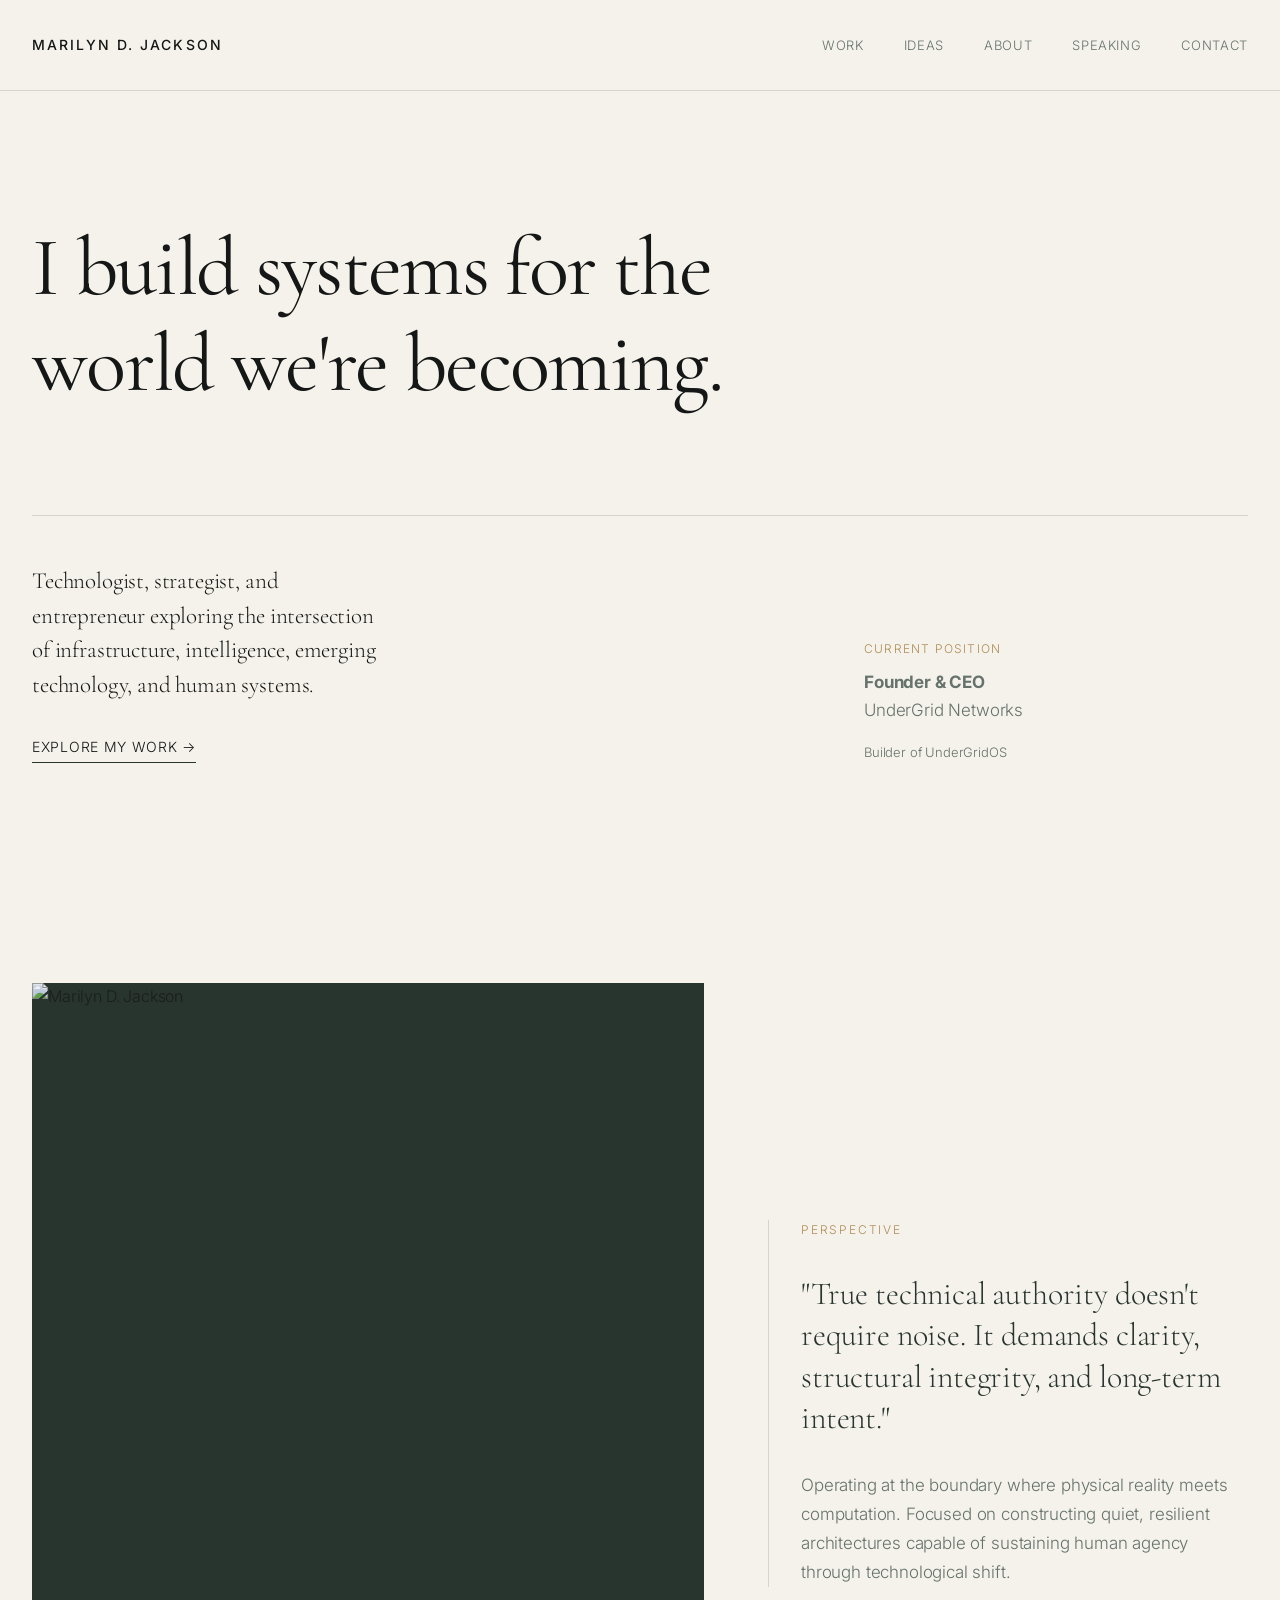
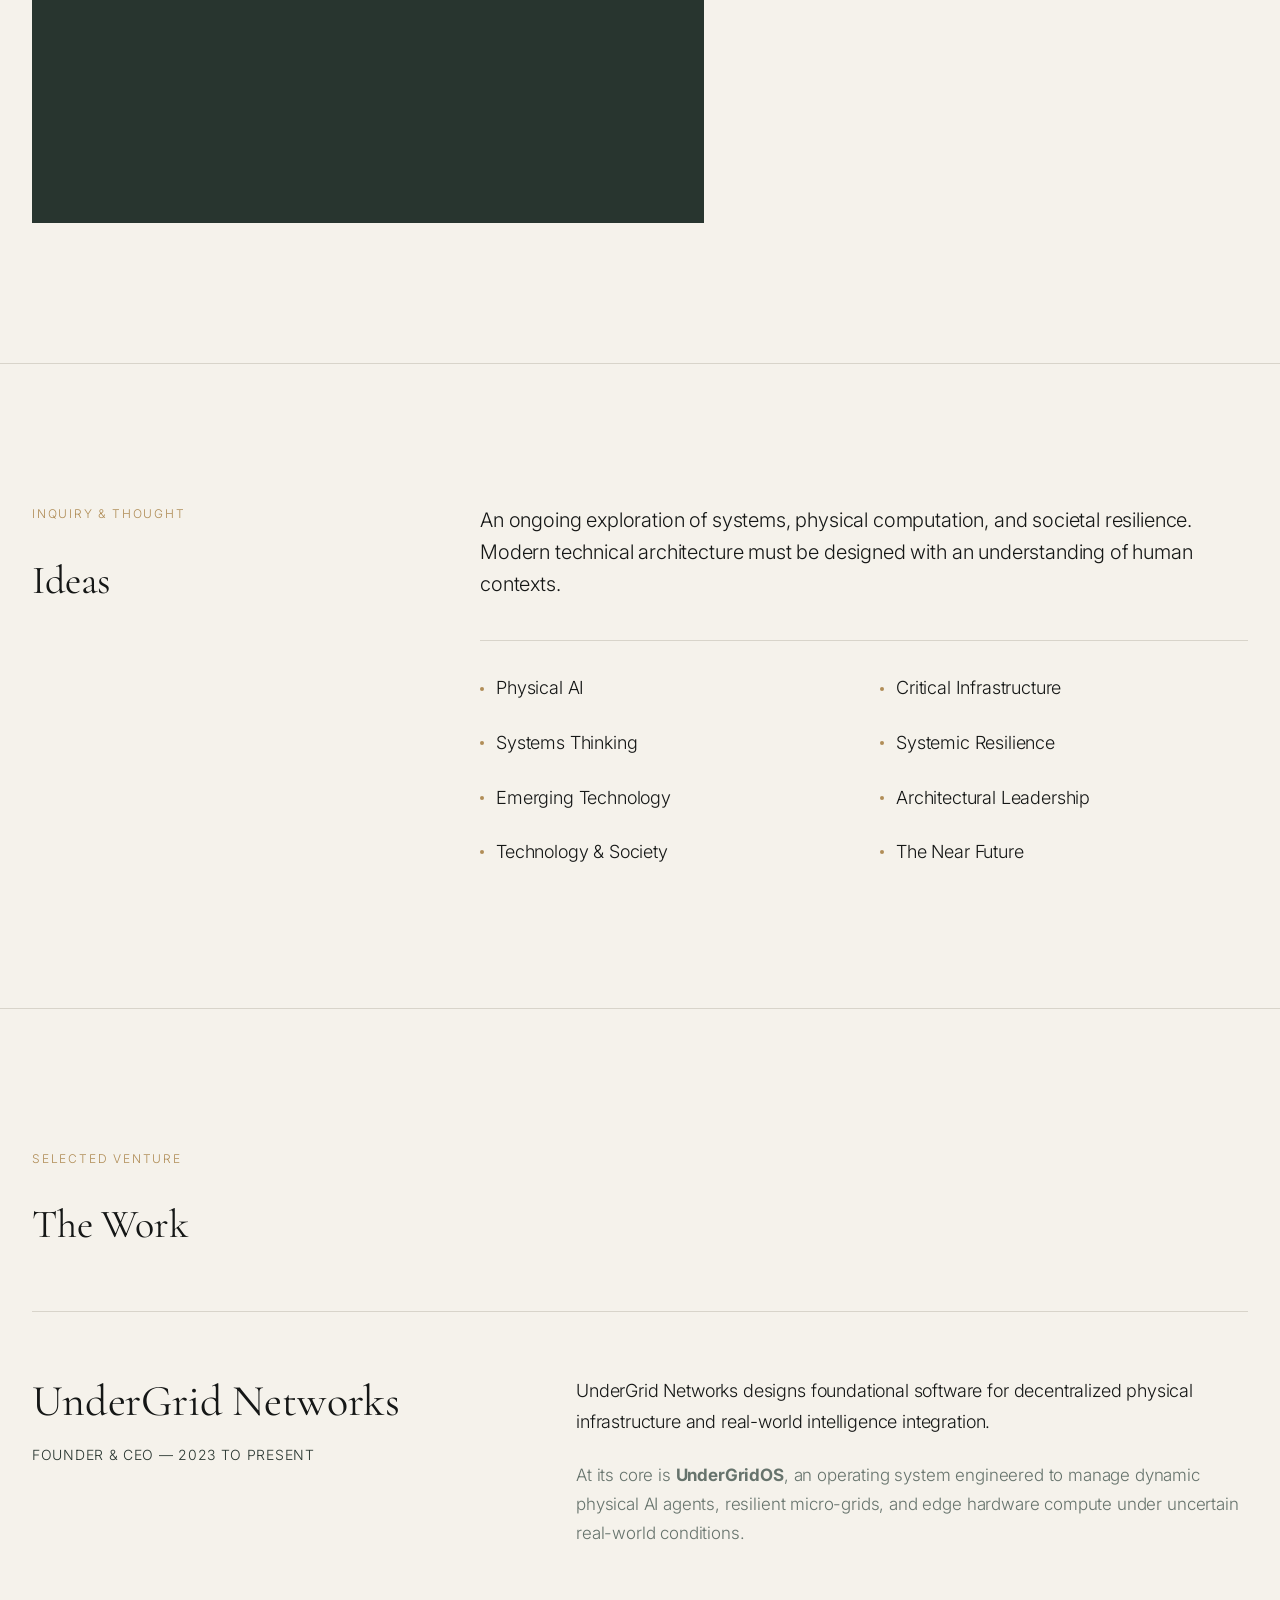
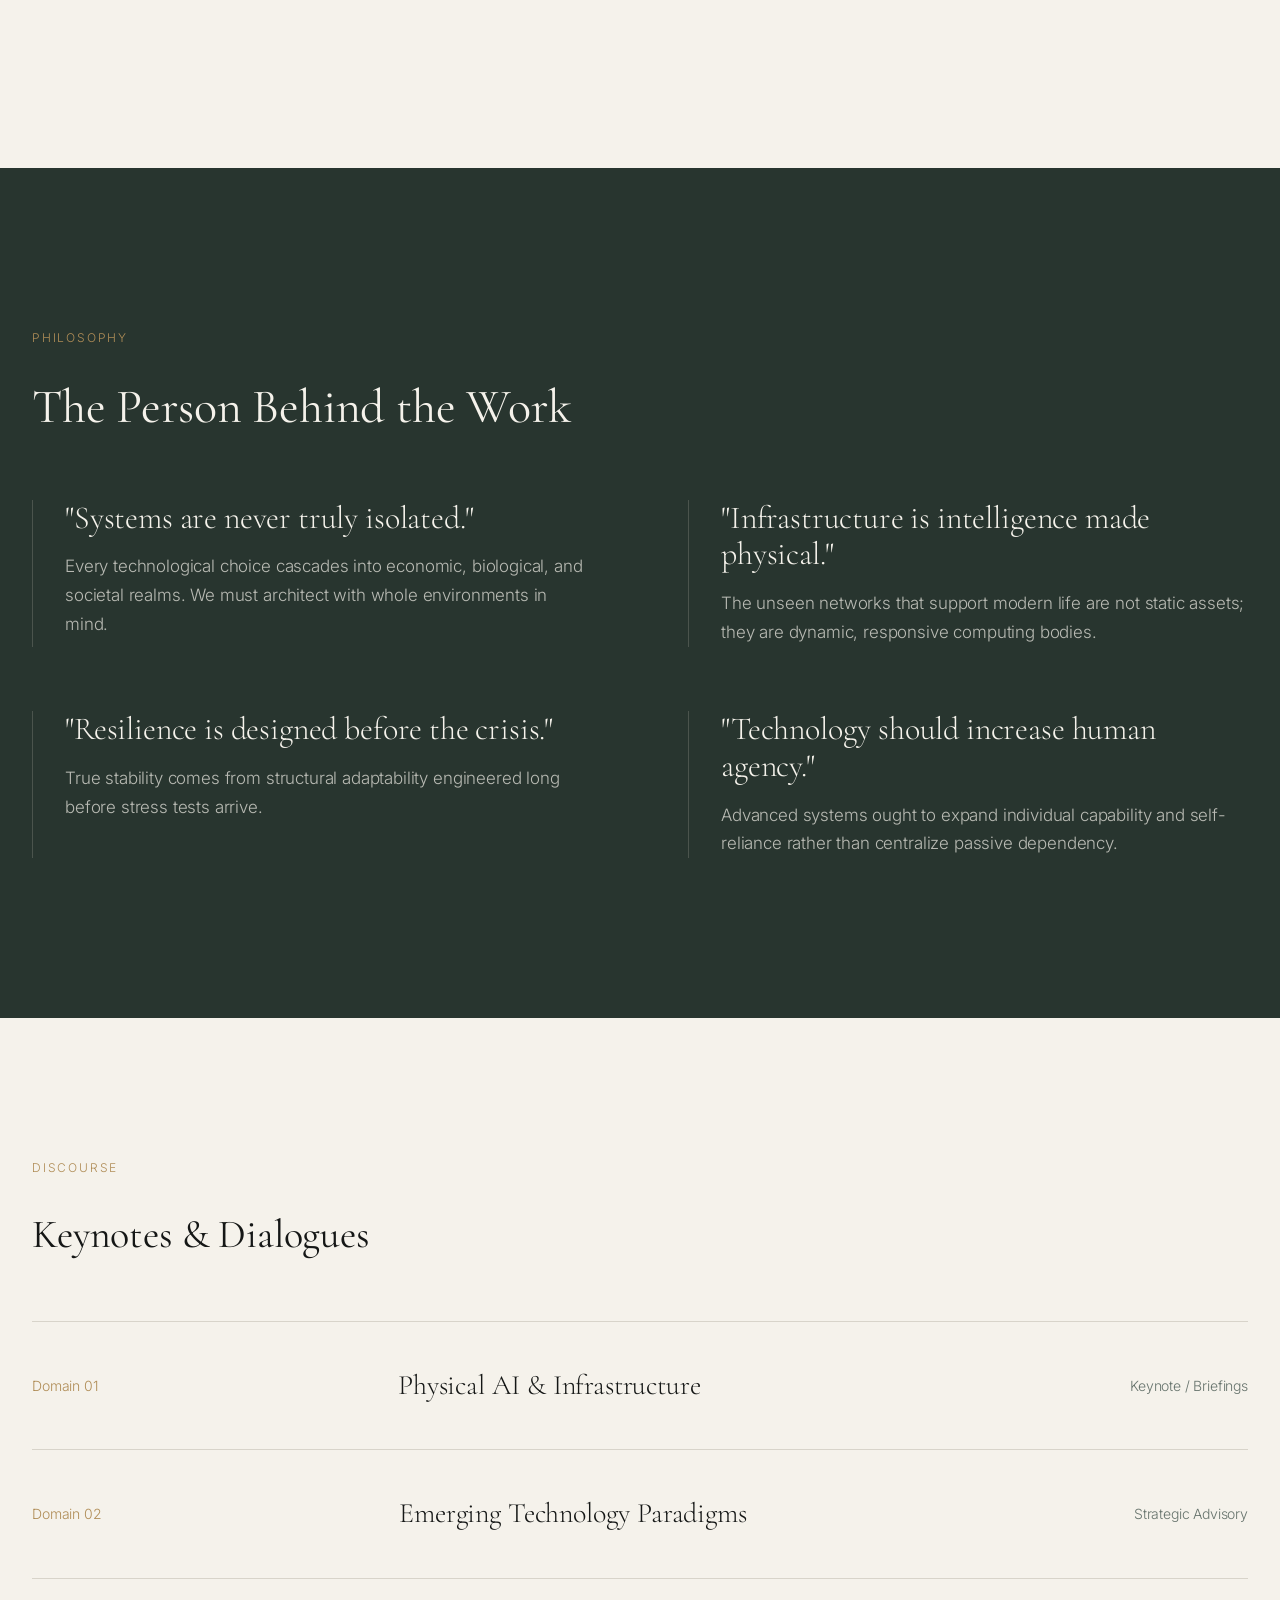
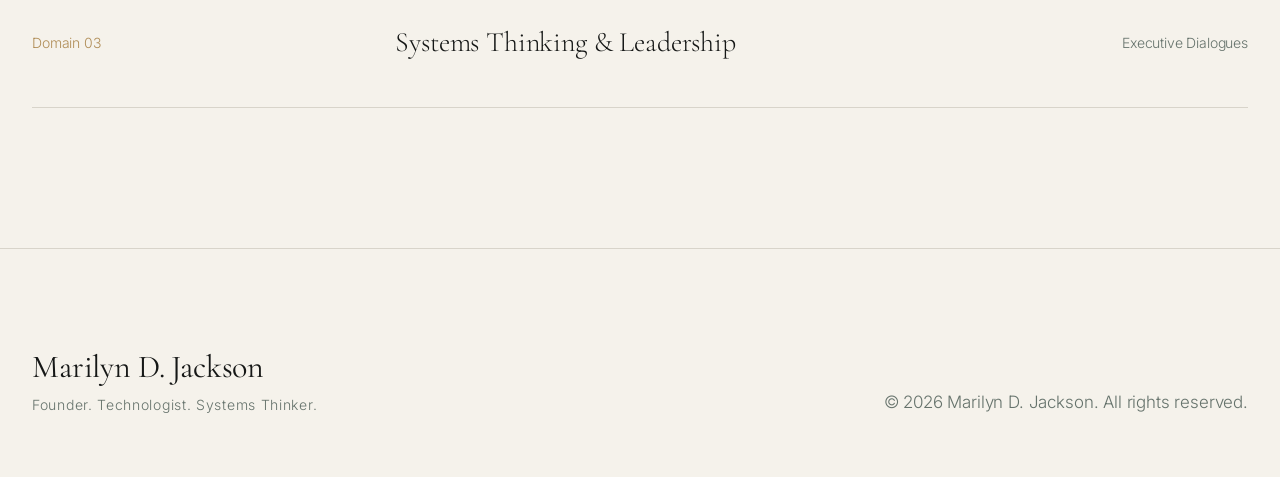
==== index.html @ 7606e398 "Create index.html" ====
<!DOCTYPE html>
<html lang="en">
<head>
    <meta charset="UTF-8">
    <meta name="viewport" content="width=device-width, initial-scale=1.0">
    <title>Marilyn D. Jackson — Technologist, Strategist, Systems Thinker</title>
    <link rel="preconnect" href="https://fonts.googleapis.com">
    <link rel="preconnect" href="https://fonts.gstatic.com" crossorigin>
    <link href="https://fonts.googleapis.com/css2?family=Cormorant+Garamond:ital,wght@0,300;0,400;0,500;0,600;1,400&family=Inter:wght@300;400;500&display=swap" rel="stylesheet">
    
    <style>
        :root {
            --bg-primary: #F5F2EB;
            --text-primary: #151716;
            --accent-forest: #28352F;
            --text-secondary: #66736C;
            --accent-brass: #B08D57;
            --border-stone: #D8D4CA;
            
            --font-serif: 'Cormorant Garamond', Georgia, serif;
            --font-sans: 'Inter', -apple-system, BlinkMacSystemFont, sans-serif;
            
            --max-width: 1320px;
            --grid-gutter: 2rem;
        }

        /* Base & Reset */
        *, *::before, *::after {
            box-sizing: border-box;
            margin: 0;
            padding: 0;
        }

        html {
            font-size: 16px;
            scroll-behavior: smooth;
            background-color: var(--bg-primary);
            color: var(--text-primary);
            -webkit-font-smoothing: antialiased;
            -moz-osx-font-smoothing: grayscale;
        }

        body {
            font-family: var(--font-sans);
            font-weight: 300;
            line-height: 1.7;
            letter-spacing: -0.01em;
            overflow-x: hidden;
            background-color: var(--bg-primary);
        }

        /* Architectural Grid Overlay Lines */
        .grid-container {
            max-width: var(--max-width);
            margin: 0 auto;
            padding: 0 2rem;
            position: relative;
        }

        .border-t { border-top: 1px solid var(--border-stone); }
        .border-b { border-bottom: 1px solid var(--border-stone); }
        .border-l { border-left: 1px solid var(--border-stone); }
        .border-r { border-right: 1px solid var(--border-stone); }

        /* Typography Utilities */
        h1, h2, h3, .font-serif {
            font-family: var(--font-serif);
            font-weight: 400;
            line-height: 1.15;
            color: var(--text-primary);
        }

        a {
            color: inherit;
            text-decoration: none;
            transition: color 0.3s ease, border-color 0.3s ease;
        }

        p {
            color: var(--text-secondary);
            font-size: 1.0625rem;
        }

        /* Navigation */
        nav {
            position: fixed;
            top: 0;
            left: 0;
            width: 100%;
            background-color: rgba(245, 242, 235, 0.9);
            backdrop-filter: blur(8px);
            z-index: 100;
            border-bottom: 1px solid var(--border-stone);
        }

        .nav-inner {
            display: flex;
            justify-content: space-between;
            align-items: center;
            height: 90px;
        }

        .logo {
            font-family: var(--font-sans);
            font-size: 0.875rem;
            font-weight: 500;
            letter-spacing: 0.15em;
            text-transform: uppercase;
            color: var(--text-primary);
        }

        .nav-links {
            display: flex;
            gap: 2.5rem;
            list-style: none;
        }

        .nav-links a {
            font-size: 0.8125rem;
            letter-spacing: 0.05em;
            color: var(--text-secondary);
            text-transform: uppercase;
        }

        .nav-links a:hover {
            color: var(--text-primary);
        }

        /* Hero Section */
        .hero {
            padding-top: 220px;
            padding-bottom: 140px;
            position: relative;
        }

        .hero-grid {
            display: grid;
            grid-template-columns: 12fr;
            gap: 3rem;
        }

        .hero h1 {
            font-size: clamp(3.2rem, 6.5vw, 6rem);
            letter-spacing: -0.02em;
            max-width: 18ch;
            color: var(--text-primary);
            margin-bottom: 3.5rem;
        }

        .hero-meta {
            display: grid;
            grid-template-columns: 2fr 1fr;
            gap: 4rem;
            align-items: end;
            padding-top: 3rem;
            border-top: 1px solid var(--border-stone);
        }

        .hero-description {
            font-size: clamp(1.125rem, 1.8vw, 1.5rem);
            line-height: 1.5;
            color: var(--text-primary);
            font-family: var(--font-serif);
            font-weight: 300;
            max-width: 32ch;
        }

        .hero-credentials {
            font-size: 0.875rem;
            color: var(--text-secondary);
            display: flex;
            flex-direction: column;
            gap: 0.5rem;
        }

        .hero-credentials span {
            color: var(--accent-brass);
            font-size: 0.75rem;
            letter-spacing: 0.1em;
            text-transform: uppercase;
        }

        .cta-link {
            display: inline-flex;
            align-items: center;
            gap: 1rem;
            font-size: 0.875rem;
            letter-spacing: 0.05em;
            text-transform: uppercase;
            color: var(--text-primary);
            margin-top: 2rem;
            padding-bottom: 0.25rem;
            border-bottom: 1px solid var(--accent-forest);
            width: fit-content;
        }

        .cta-link:hover {
            color: var(--accent-brass);
            border-color: var(--accent-brass);
        }

        /* Portrait / Editorial Section */
        .portrait-section {
            padding: 80px 0 140px 0;
        }

        .portrait-container {
            display: grid;
            grid-template-columns: 7fr 5fr;
            gap: 4rem;
            align-items: center;
        }

        .portrait-image-wrapper {
            position: relative;
            background-color: var(--accent-forest);
            aspect-ratio: 4/5;
            overflow: hidden;
        }

        .portrait-image {
            width: 100%;
            height: 100%;
            object-fit: cover;
            filter: grayscale(20%) contrast(95%);
            opacity: 0.95;
        }

        .portrait-caption {
            padding-left: 2rem;
            border-left: 1px solid var(--border-stone);
        }

        .portrait-caption blockquote {
            font-family: var(--font-serif);
            font-size: 2rem;
            line-height: 1.3;
            color: var(--accent-forest);
            margin-bottom: 2rem;
        }

        /* Ideas Section */
        .section-label {
            font-size: 0.75rem;
            letter-spacing: 0.15em;
            text-transform: uppercase;
            color: var(--accent-brass);
            margin-bottom: 2rem;
            display: block;
        }

        .ideas-section {
            padding: 140px 0;
            border-top: 1px solid var(--border-stone);
        }

        .ideas-grid {
            display: grid;
            grid-template-columns: 4fr 8fr;
            gap: 4rem;
        }

        .topic-list {
            list-style: none;
            display: grid;
            grid-template-columns: 1fr 1fr;
            gap: 1.5rem 2rem;
            padding-top: 2rem;
            border-top: 1px solid var(--border-stone);
        }

        .topic-item {
            font-size: 1.125rem;
            color: var(--text-primary);
            display: flex;
            align-items: center;
            gap: 0.75rem;
        }

        .topic-item::before {
            content: "";
            display: inline-block;
            width: 4px;
            height: 4px;
            background-color: var(--accent-brass);
            border-radius: 50%;
        }

        /* Work Section */
        .work-section {
            padding: 140px 0;
            border-top: 1px solid var(--border-stone);
        }

        .work-block {
            display: grid;
            grid-template-columns: 5fr 7fr;
            gap: 4rem;
            margin-top: 4rem;
            padding-top: 4rem;
            border-top: 1px solid var(--border-stone);
        }

        .work-title {
            font-size: 2.75rem;
            margin-bottom: 1rem;
        }

        .work-role {
            font-size: 0.875rem;
            letter-spacing: 0.05em;
            text-transform: uppercase;
            color: var(--accent-forest);
            margin-bottom: 2rem;
        }

        /* Systems / Philosophical Quotes (Vanity Section) */
        .person-section {
            padding: 160px 0;
            background-color: var(--accent-forest);
            color: var(--bg-primary);
            margin-top: 80px;
        }

        .person-section .section-label {
            color: var(--accent-brass);
        }

        .person-section p {
            color: rgba(245, 242, 235, 0.7);
        }

        .statements-grid {
            display: grid;
            grid-template-columns: 1fr 1fr;
            gap: 4rem 6rem;
            margin-top: 4rem;
        }

        .statement-card {
            border-left: 1px solid rgba(216, 212, 202, 0.2);
            padding-left: 2rem;
        }

        .statement-card h3 {
            color: var(--bg-primary);
            font-size: 2rem;
            margin-bottom: 1rem;
            font-weight: 300;
        }

        /* Speaking Section */
        .speaking-section {
            padding: 140px 0;
        }

        .speaking-list {
            list-style: none;
            margin-top: 4rem;
        }

        .speaking-item {
            display: grid;
            grid-template-columns: 1fr 2fr auto;
            align-items: center;
            padding: 2.5rem 0;
            border-bottom: 1px solid var(--border-stone);
        }

        .speaking-item:first-child {
            border-top: 1px solid var(--border-stone);
        }

        .speaking-topic {
            font-family: var(--font-serif);
            font-size: 1.75rem;
            color: var(--text-primary);
        }

        /* Footer */
        footer {
            padding: 100px 0 60px 0;
            border-top: 1px solid var(--border-stone);
        }

        .footer-inner {
            display: flex;
            justify-content: space-between;
            align-items: flex-end;
        }

        .footer-brand h2 {
            font-size: 2rem;
            margin-bottom: 0.5rem;
        }

        .footer-brand p {
            font-size: 0.875rem;
            letter-spacing: 0.05em;
        }

        .footer-copy {
            font-size: 0.75rem;
            color: var(--text-secondary);
        }

        /* Minimal Responsive Adjustments */
        @media (max-width: 900px) {
            .hero-meta, 
            .portrait-container, 
            .ideas-grid, 
            .work-block, 
            .statements-grid,
            .speaking-item {
                grid-template-columns: 1fr;
                gap: 2rem;
            }

            .topic-list {
                grid-template-columns: 1fr;
            }

            .speaking-item {
                gap: 1rem;
            }

            .footer-inner {
                flex-direction: column;
                align-items: flex-start;
                gap: 3rem;
            }
        }
    </style>
</head>
<body>

    <nav>
        <div class="grid-container">
            <div class="nav-inner">
                <a href="#" class="logo">Marilyn D. Jackson</a>
                <ul class="nav-links">
                    <li><a href="#work">Work</a></li>
                    <li><a href="#ideas">Ideas</a></li>
                    <li><a href="#about">About</a></li>
                    <li><a href="#speaking">Speaking</a></li>
                    <li><a href="#contact">Contact</a></li>
                </ul>
            </div>
        </div>
    </nav>

    <section class="hero">
        <div class="grid-container">
            <div class="hero-grid">
                <h1>I build systems for the world we're becoming.</h1>
                
                <div class="hero-meta">
                    <div>
                        <p class="hero-description">
                            Technologist, strategist, and entrepreneur exploring the intersection of infrastructure, intelligence, emerging technology, and human systems.
                        </p>
                        <a href="#work" class="cta-link">Explore my work &rarr;</a>
                    </div>
                    <div class="hero-credentials">
                        <span>Current Position</span>
                        <p><strong>Founder & CEO</strong><br>UnderGrid Networks</p>
                        <p style="margin-top: 0.5rem; font-size: 0.8125rem;">Builder of UnderGridOS</p>
                    </div>
                </div>
            </div>
        </div>
    </section>

    <section class="portrait-section" id="about">
        <div class="grid-container">
            <div class="portrait-container">
                <div class="portrait-image-wrapper">
                    <img src="Image.jpeg" alt="Marilyn D. Jackson" class="portrait-image" />
                </div>
                <div class="portrait-caption">
                    <span class="section-label">Perspective</span>
                    <blockquote>
                        "True technical authority doesn't require noise. It demands clarity, structural integrity, and long-term intent."
                    </blockquote>
                    <p>
                        Operating at the boundary where physical reality meets computation. Focused on constructing quiet, resilient architectures capable of sustaining human agency through technological shift.
                    </p>
                </div>
            </div>
        </div>
    </section>

    <section class="ideas-section" id="ideas">
        <div class="grid-container">
            <div class="ideas-grid">
                <div>
                    <span class="section-label">Inquiry & Thought</span>
                    <h2 class="font-serif" style="font-size: 2.5rem;">Ideas</h2>
                </div>
                <div>
                    <p style="font-size: 1.25rem; line-height: 1.6; margin-bottom: 2.5rem; color: var(--text-primary);">
                        An ongoing exploration of systems, physical computation, and societal resilience. Modern technical architecture must be designed with an understanding of human contexts.
                    </p>
                    <ul class="topic-list">
                        <li class="topic-item">Physical AI</li>
                        <li class="topic-item">Critical Infrastructure</li>
                        <li class="topic-item">Systems Thinking</li>
                        <li class="topic-item">Systemic Resilience</li>
                        <li class="topic-item">Emerging Technology</li>
                        <li class="topic-item">Architectural Leadership</li>
                        <li class="topic-item">Technology & Society</li>
                        <li class="topic-item">The Near Future</li>
                    </ul>
                </div>
            </div>
        </div>
    </section>

    <section class="work-section" id="work">
        <div class="grid-container">
            <span class="section-label">Selected Venture</span>
            <h2 class="font-serif" style="font-size: 2.5rem;">The Work</h2>
            
            <div class="work-block">
                <div>
                    <h3 class="work-title">UnderGrid Networks</h3>
                    <p class="work-role">Founder & CEO — 2023 to Present</p>
                </div>
                <div>
                    <p style="margin-bottom: 1.5rem; font-size: 1.125rem; color: var(--text-primary);">
                        UnderGrid Networks designs foundational software for decentralized physical infrastructure and real-world intelligence integration.
                    </p>
                    <p>
                        At its core is <strong>UnderGridOS</strong>, an operating system engineered to manage dynamic physical AI agents, resilient micro-grids, and edge hardware compute under uncertain real-world conditions.
                    </p>
                </div>
            </div>
        </div>
    </section>

    <section class="person-section">
        <div class="grid-container">
            <span class="section-label">Philosophy</span>
            <h2 class="font-serif" style="font-size: 3rem; color: var(--bg-primary);">The Person Behind the Work</h2>
            
            <div class="statements-grid">
                <div class="statement-card">
                    <h3>"Systems are never truly isolated."</h3>
                    <p>Every technological choice cascades into economic, biological, and societal realms. We must architect with whole environments in mind.</p>
                </div>
                <div class="statement-card">
                    <h3>"Infrastructure is intelligence made physical."</h3>
                    <p>The unseen networks that support modern life are not static assets; they are dynamic, responsive computing bodies.</p>
                </div>
                <div class="statement-card">
                    <h3>"Resilience is designed before the crisis."</h3>
                    <p>True stability comes from structural adaptability engineered long before stress tests arrive.</p>
                </div>
                <div class="statement-card">
                    <h3>"Technology should increase human agency."</h3>
                    <p>Advanced systems ought to expand individual capability and self-reliance rather than centralize passive dependency.</p>
                </div>
            </div>
        </div>
    </section>

    <section class="speaking-section" id="speaking">
        <div class="grid-container">
            <span class="section-label">Discourse</span>
            <h2 class="font-serif" style="font-size: 2.5rem;">Keynotes & Dialogues</h2>
            
            <ul class="speaking-list">
                <li class="speaking-item">
                    <span style="font-size: 0.875rem; color: var(--accent-brass); uppercase;">Domain 01</span>
                    <span class="speaking-topic">Physical AI & Infrastructure</span>
                    <span style="font-size: 0.875rem; color: var(--text-secondary);">Keynote / Briefings</span>
                </li>
                <li class="speaking-item">
                    <span style="font-size: 0.875rem; color: var(--accent-brass); uppercase;">Domain 02</span>
                    <span class="speaking-topic">Emerging Technology Paradigms</span>
                    <span style="font-size: 0.875rem; color: var(--text-secondary);">Strategic Advisory</span>
                </li>
                <li class="speaking-item">
                    <span style="font-size: 0.875rem; color: var(--accent-brass); uppercase;">Domain 03</span>
                    <span class="speaking-topic">Systems Thinking & Leadership</span>
                    <span style="font-size: 0.875rem; color: var(--text-secondary);">Executive Dialogues</span>
                </li>
            </ul>
        </div>
    </section>

    <footer id="contact">
        <div class="grid-container">
            <div class="footer-inner">
                <div class="footer-brand">
                    <h2>Marilyn D. Jackson</h2>
                    <p style="color: var(--text-secondary);">Founder. Technologist. Systems Thinker.</p>
                </div>
                <div class="footer-copy">
                    <p>&copy; 2026 Marilyn D. Jackson. All rights reserved.</p>
                </div>
            </div>
        </div>
    </footer>

</body>
</html>
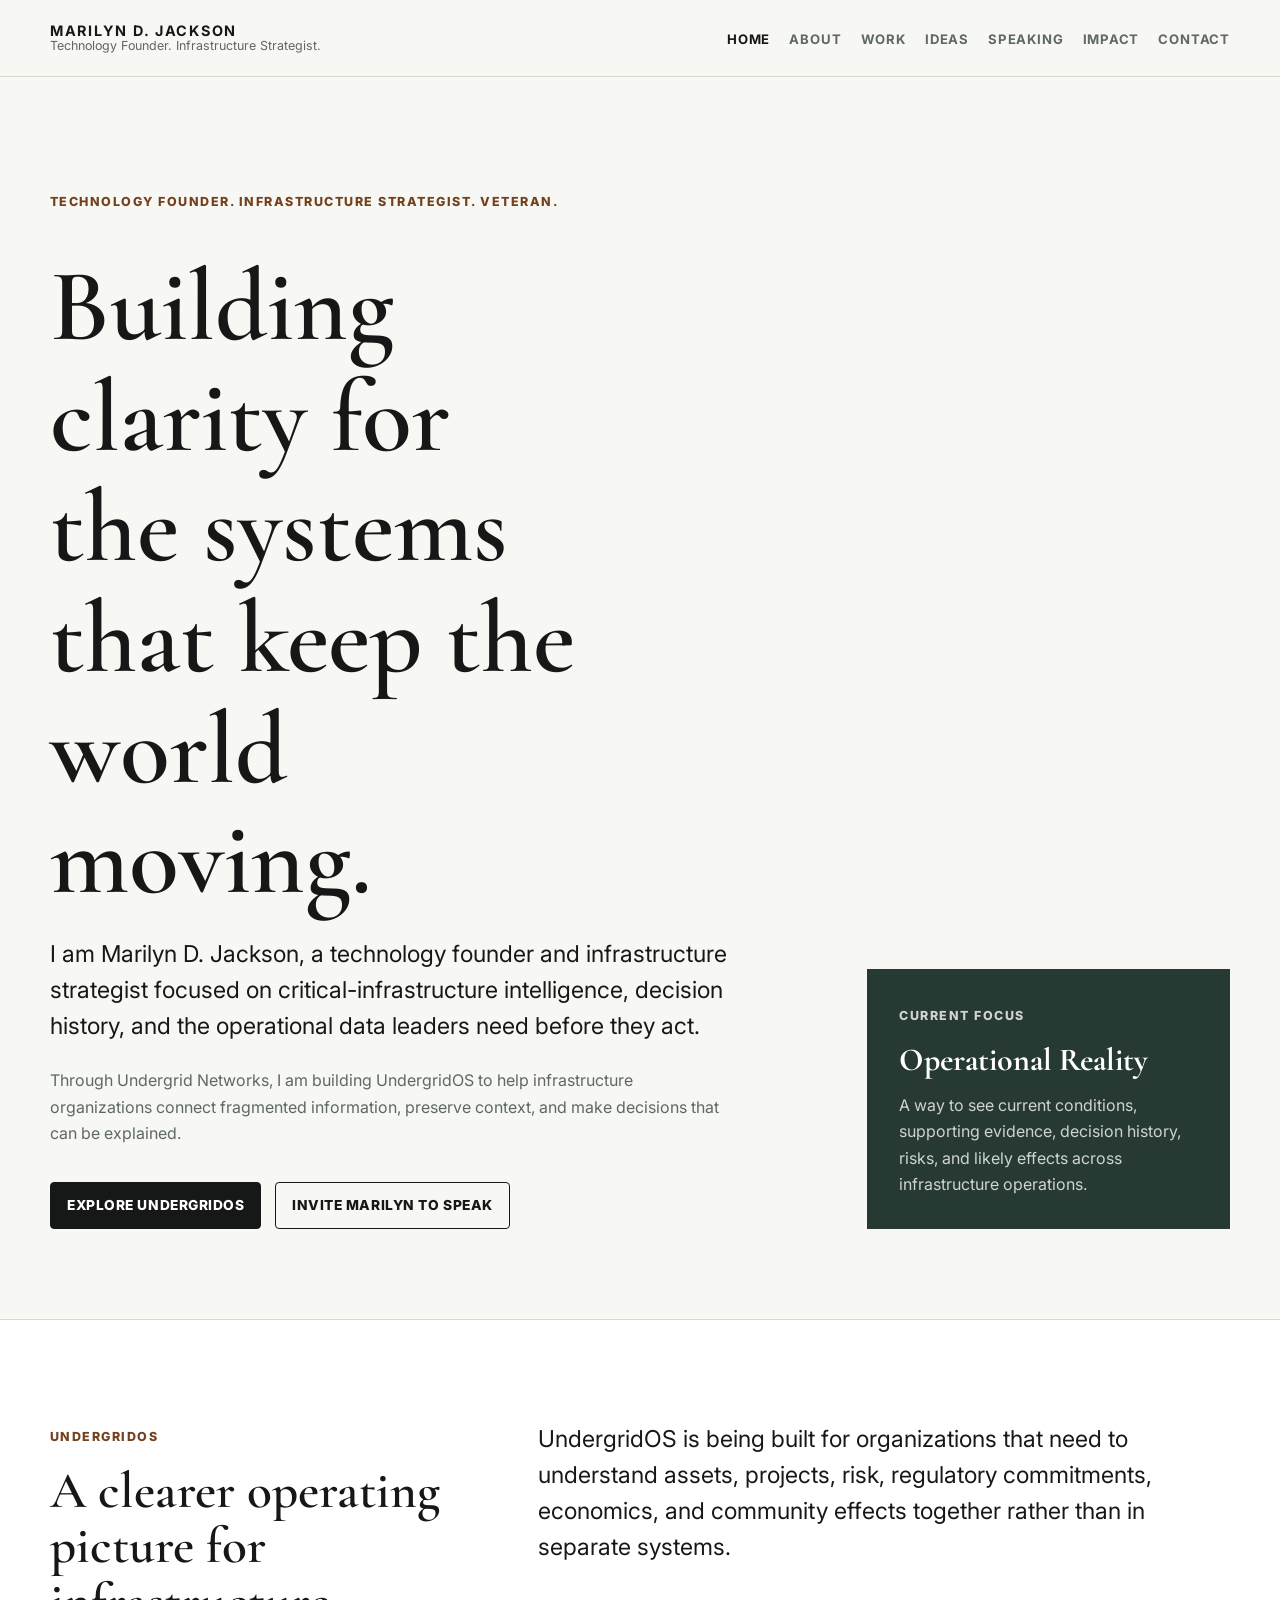
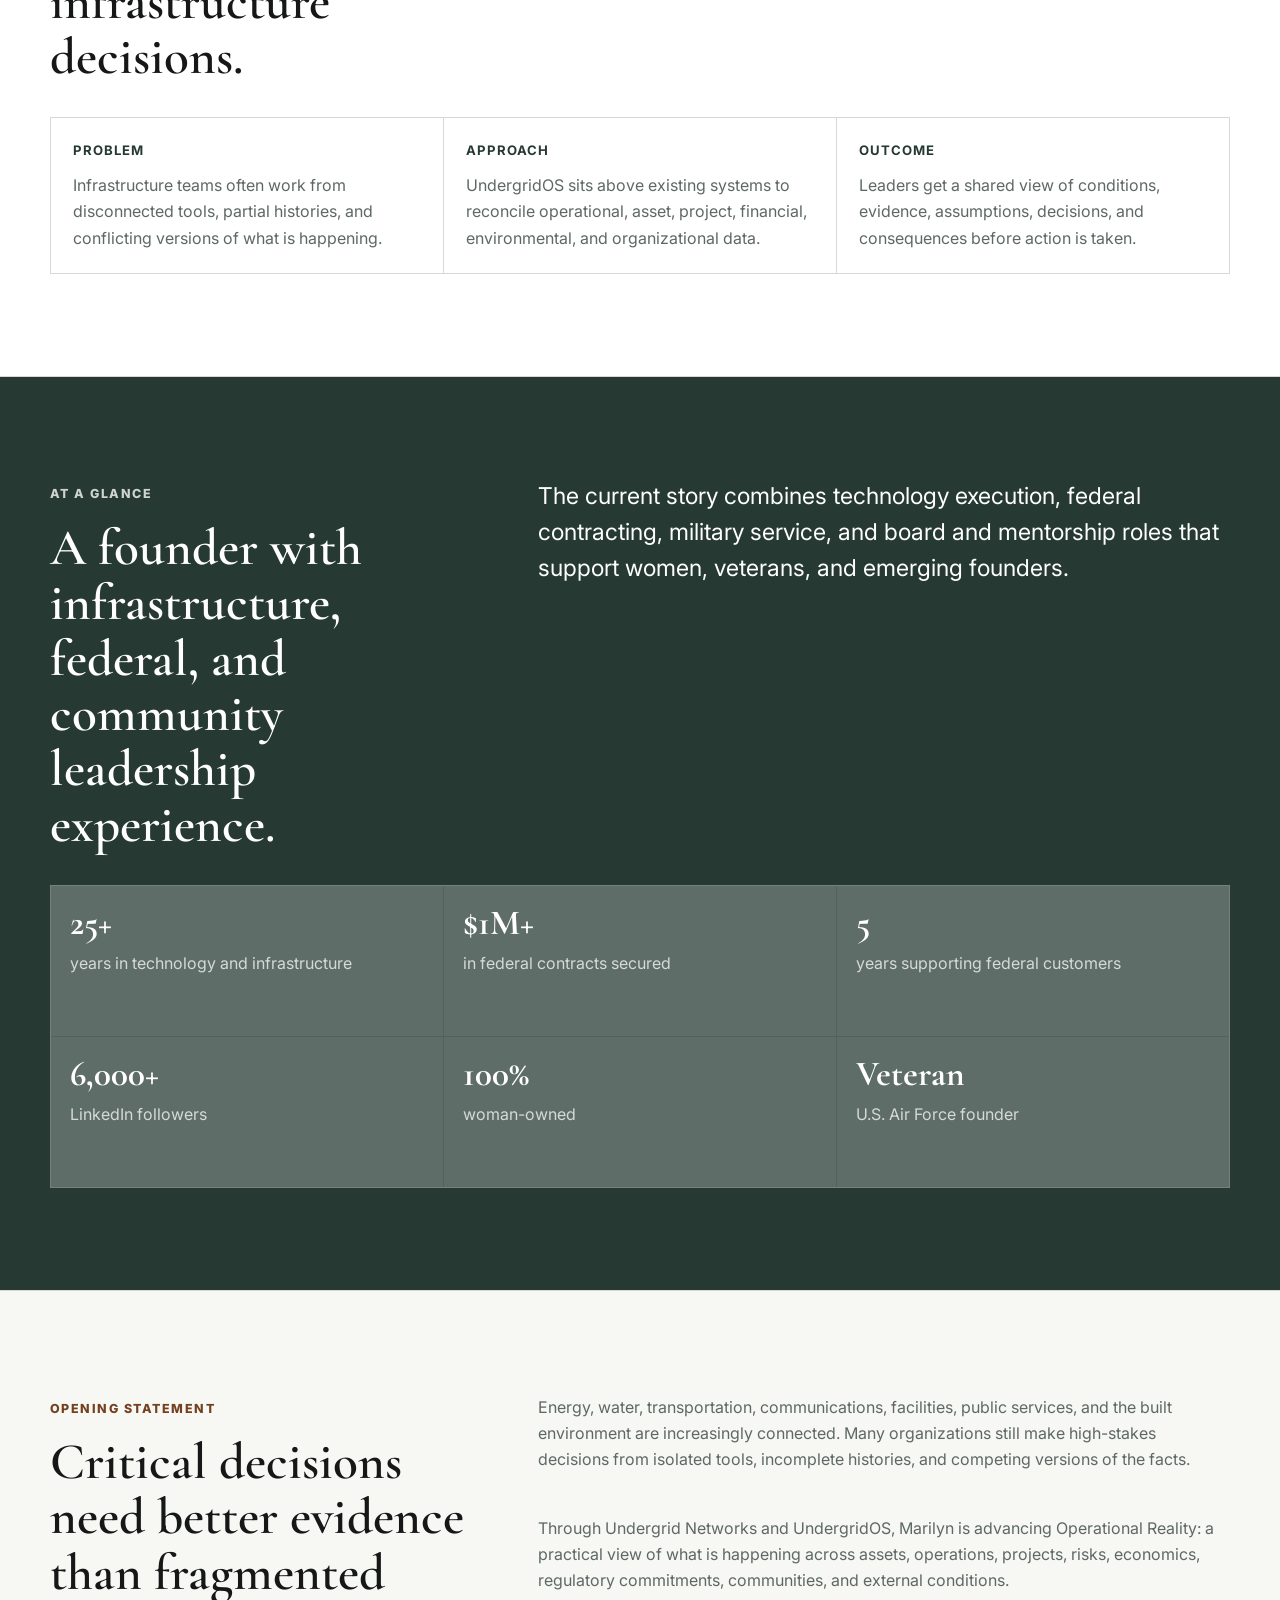
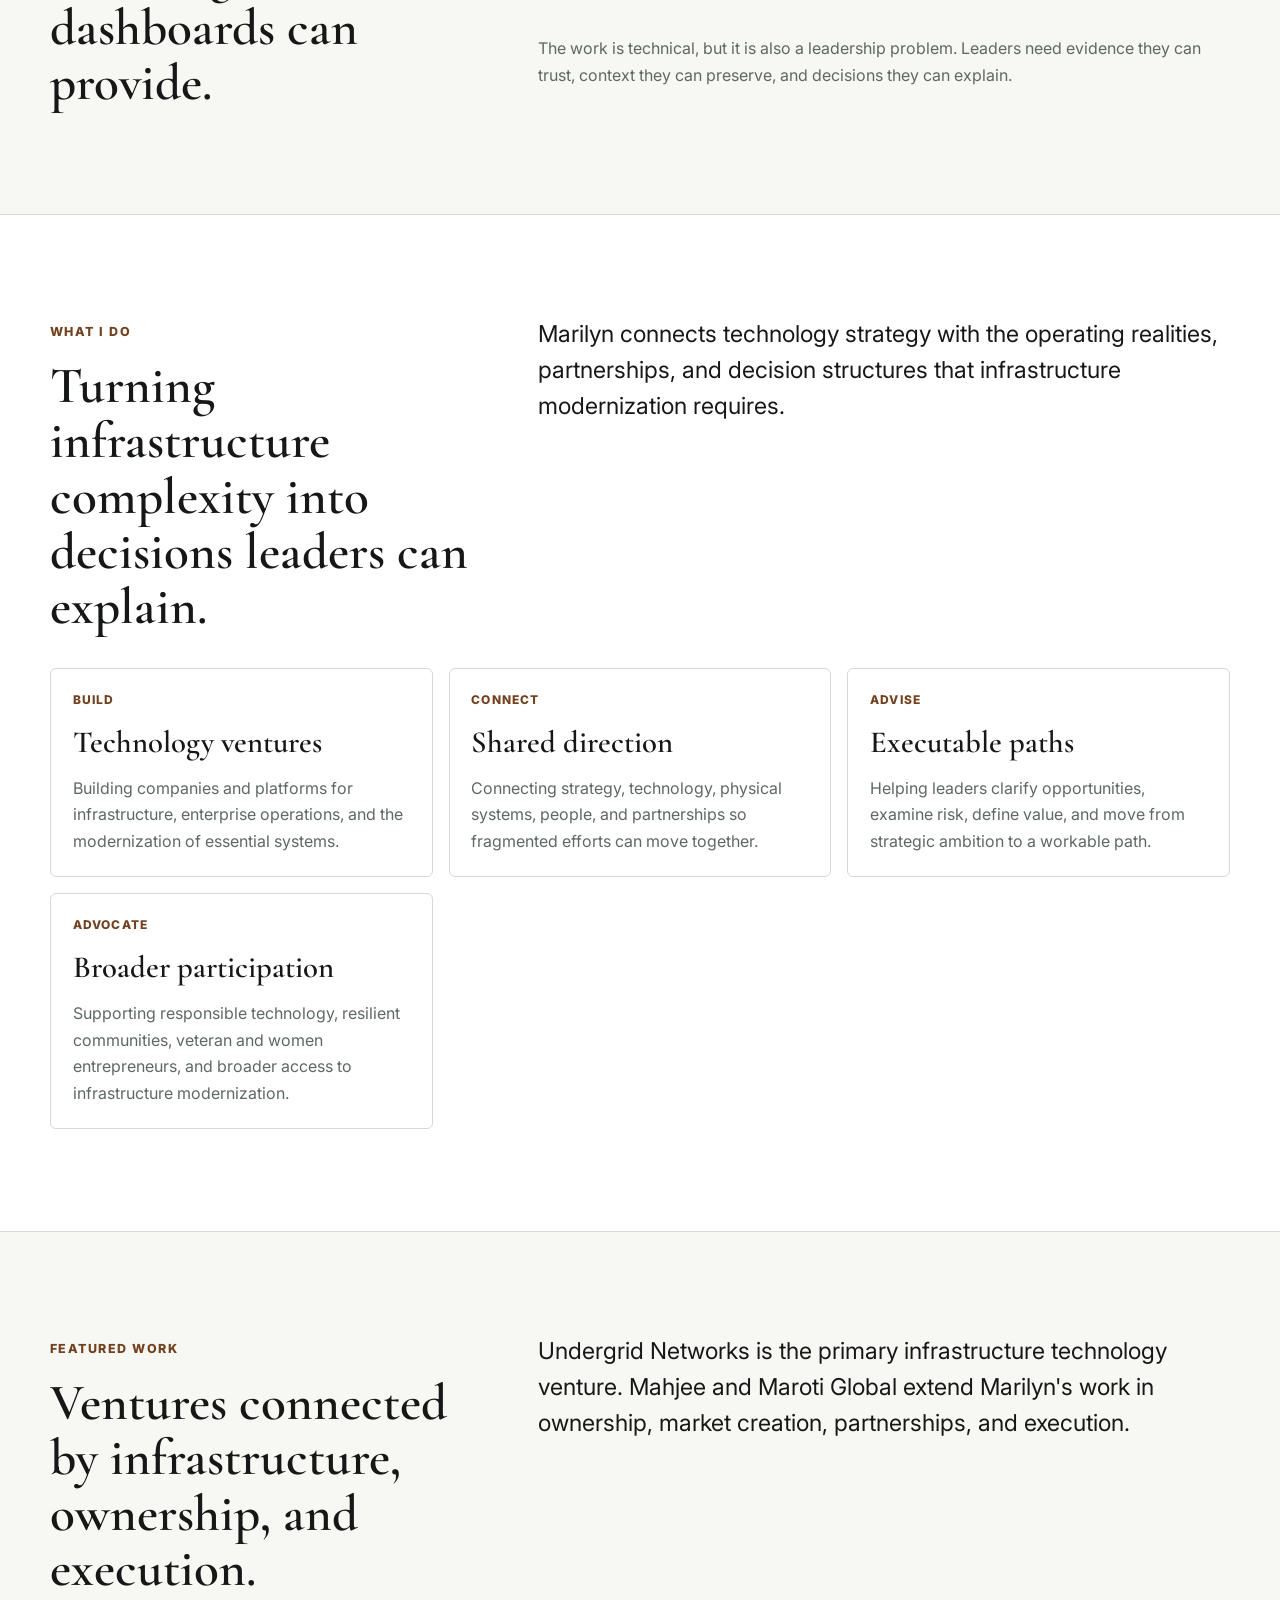
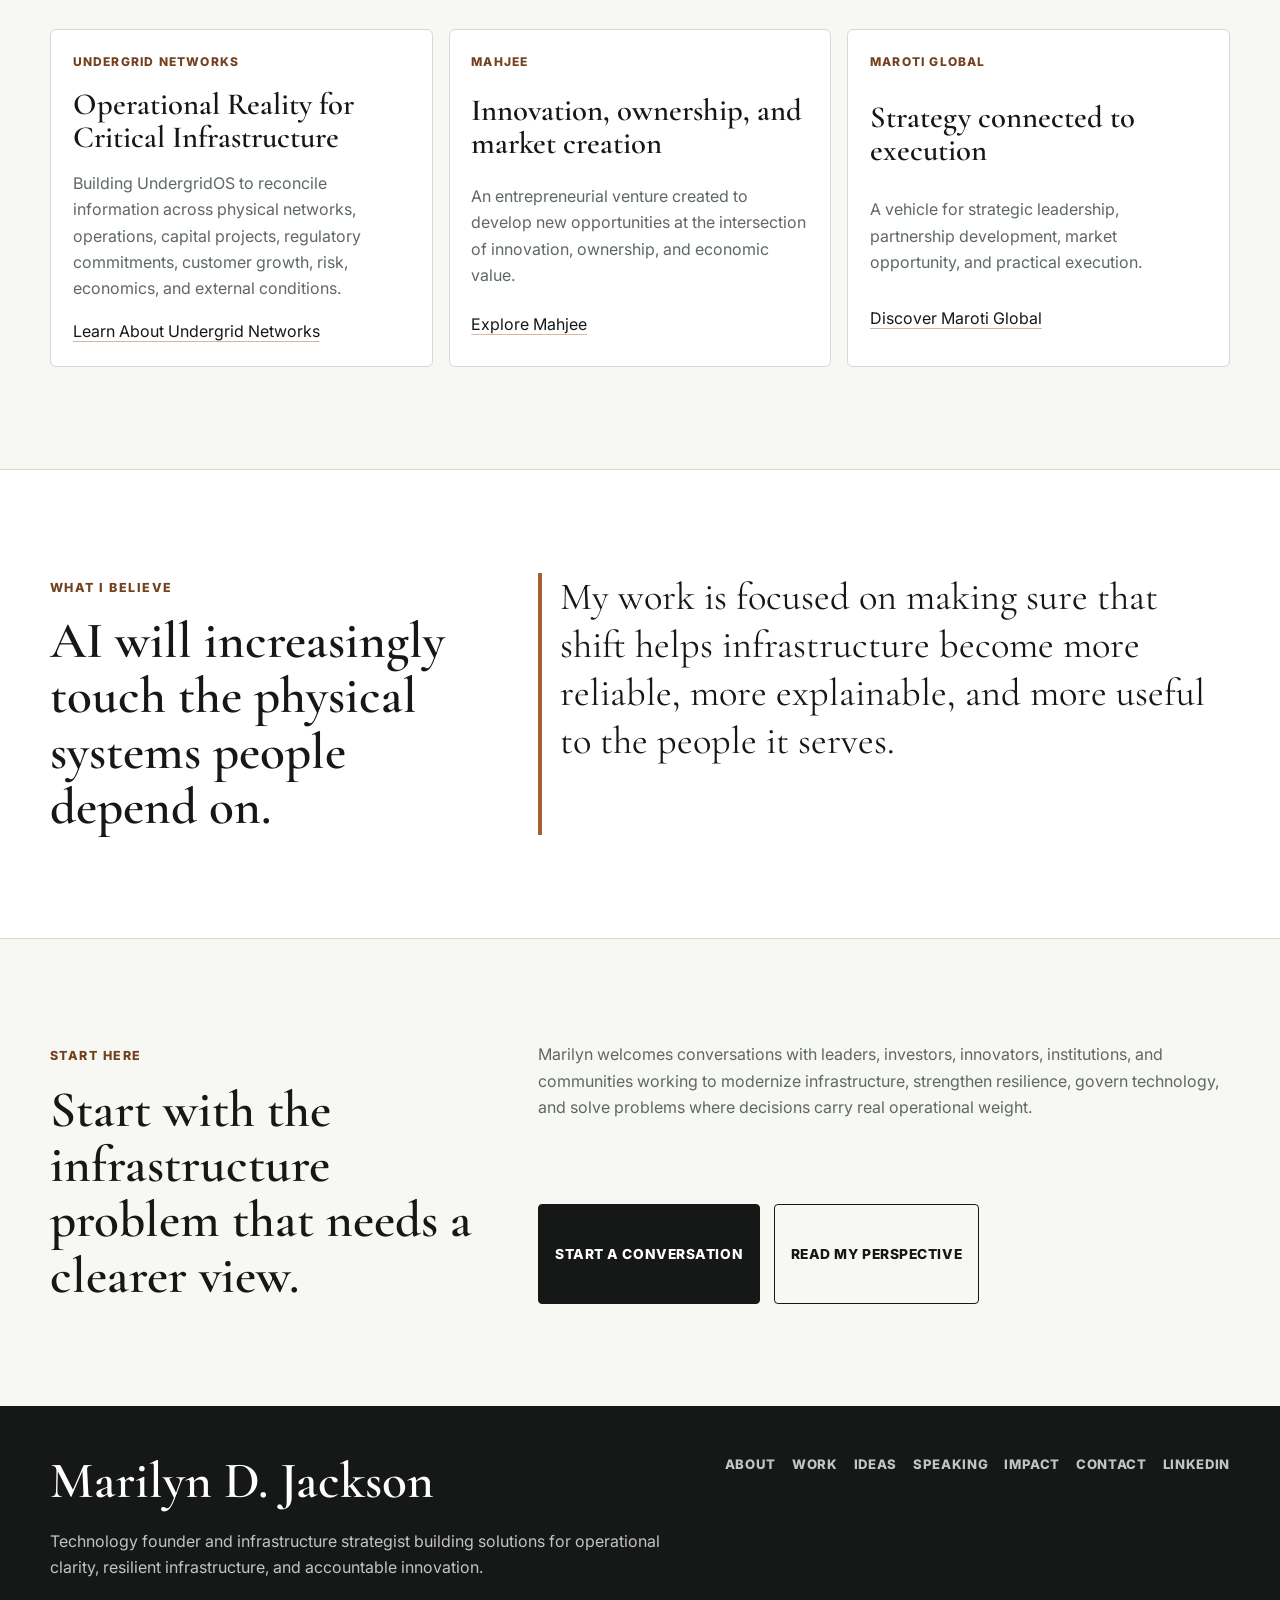
==== commit d0965e10: "Polish personal site structure and content" ====
--- a/index.html
+++ b/index.html
@@ -1,608 +1,224 @@
 <!DOCTYPE html>
 <html lang="en">
 <head>
-    <meta charset="UTF-8">
-    <meta name="viewport" content="width=device-width, initial-scale=1.0">
-    <title>Marilyn D. Jackson — Technologist, Strategist, Systems Thinker</title>
-    <link rel="preconnect" href="https://fonts.googleapis.com">
-    <link rel="preconnect" href="https://fonts.gstatic.com" crossorigin>
-    <link href="https://fonts.googleapis.com/css2?family=Cormorant+Garamond:ital,wght@0,300;0,400;0,500;0,600;1,400&family=Inter:wght@300;400;500&display=swap" rel="stylesheet">
-    
-    <style>
-        :root {
-            --bg-primary: #F5F2EB;
-            --text-primary: #151716;
-            --accent-forest: #28352F;
-            --text-secondary: #66736C;
-            --accent-brass: #B08D57;
-            --border-stone: #D8D4CA;
-            
-            --font-serif: 'Cormorant Garamond', Georgia, serif;
-            --font-sans: 'Inter', -apple-system, BlinkMacSystemFont, sans-serif;
-            
-            --max-width: 1320px;
-            --grid-gutter: 2rem;
-        }
-
-        /* Base & Reset */
-        *, *::before, *::after {
-            box-sizing: border-box;
-            margin: 0;
-            padding: 0;
-        }
-
-        html {
-            font-size: 16px;
-            scroll-behavior: smooth;
-            background-color: var(--bg-primary);
-            color: var(--text-primary);
-            -webkit-font-smoothing: antialiased;
-            -moz-osx-font-smoothing: grayscale;
-        }
-
-        body {
-            font-family: var(--font-sans);
-            font-weight: 300;
-            line-height: 1.7;
-            letter-spacing: -0.01em;
-            overflow-x: hidden;
-            background-color: var(--bg-primary);
-        }
-
-        /* Architectural Grid Overlay Lines */
-        .grid-container {
-            max-width: var(--max-width);
-            margin: 0 auto;
-            padding: 0 2rem;
-            position: relative;
-        }
-
-        .border-t { border-top: 1px solid var(--border-stone); }
-        .border-b { border-bottom: 1px solid var(--border-stone); }
-        .border-l { border-left: 1px solid var(--border-stone); }
-        .border-r { border-right: 1px solid var(--border-stone); }
-
-        /* Typography Utilities */
-        h1, h2, h3, .font-serif {
-            font-family: var(--font-serif);
-            font-weight: 400;
-            line-height: 1.15;
-            color: var(--text-primary);
-        }
-
-        a {
-            color: inherit;
-            text-decoration: none;
-            transition: color 0.3s ease, border-color 0.3s ease;
-        }
-
-        p {
-            color: var(--text-secondary);
-            font-size: 1.0625rem;
-        }
-
-        /* Navigation */
-        nav {
-            position: fixed;
-            top: 0;
-            left: 0;
-            width: 100%;
-            background-color: rgba(245, 242, 235, 0.9);
-            backdrop-filter: blur(8px);
-            z-index: 100;
-            border-bottom: 1px solid var(--border-stone);
-        }
-
-        .nav-inner {
-            display: flex;
-            justify-content: space-between;
-            align-items: center;
-            height: 90px;
-        }
-
-        .logo {
-            font-family: var(--font-sans);
-            font-size: 0.875rem;
-            font-weight: 500;
-            letter-spacing: 0.15em;
-            text-transform: uppercase;
-            color: var(--text-primary);
-        }
-
-        .nav-links {
-            display: flex;
-            gap: 2.5rem;
-            list-style: none;
-        }
-
-        .nav-links a {
-            font-size: 0.8125rem;
-            letter-spacing: 0.05em;
-            color: var(--text-secondary);
-            text-transform: uppercase;
-        }
-
-        .nav-links a:hover {
-            color: var(--text-primary);
-        }
-
-        /* Hero Section */
-        .hero {
-            padding-top: 220px;
-            padding-bottom: 140px;
-            position: relative;
-        }
-
-        .hero-grid {
-            display: grid;
-            grid-template-columns: 12fr;
-            gap: 3rem;
-        }
-
-        .hero h1 {
-            font-size: clamp(3.2rem, 6.5vw, 6rem);
-            letter-spacing: -0.02em;
-            max-width: 18ch;
-            color: var(--text-primary);
-            margin-bottom: 3.5rem;
-        }
-
-        .hero-meta {
-            display: grid;
-            grid-template-columns: 2fr 1fr;
-            gap: 4rem;
-            align-items: end;
-            padding-top: 3rem;
-            border-top: 1px solid var(--border-stone);
-        }
-
-        .hero-description {
-            font-size: clamp(1.125rem, 1.8vw, 1.5rem);
-            line-height: 1.5;
-            color: var(--text-primary);
-            font-family: var(--font-serif);
-            font-weight: 300;
-            max-width: 32ch;
-        }
-
-        .hero-credentials {
-            font-size: 0.875rem;
-            color: var(--text-secondary);
-            display: flex;
-            flex-direction: column;
-            gap: 0.5rem;
-        }
-
-        .hero-credentials span {
-            color: var(--accent-brass);
-            font-size: 0.75rem;
-            letter-spacing: 0.1em;
-            text-transform: uppercase;
-        }
-
-        .cta-link {
-            display: inline-flex;
-            align-items: center;
-            gap: 1rem;
-            font-size: 0.875rem;
-            letter-spacing: 0.05em;
-            text-transform: uppercase;
-            color: var(--text-primary);
-            margin-top: 2rem;
-            padding-bottom: 0.25rem;
-            border-bottom: 1px solid var(--accent-forest);
-            width: fit-content;
-        }
-
-        .cta-link:hover {
-            color: var(--accent-brass);
-            border-color: var(--accent-brass);
-        }
-
-        /* Portrait / Editorial Section */
-        .portrait-section {
-            padding: 80px 0 140px 0;
-        }
-
-        .portrait-container {
-            display: grid;
-            grid-template-columns: 7fr 5fr;
-            gap: 4rem;
-            align-items: center;
-        }
-
-        .portrait-image-wrapper {
-            position: relative;
-            background-color: var(--accent-forest);
-            aspect-ratio: 4/5;
-            overflow: hidden;
-        }
-
-        .portrait-image {
-            width: 100%;
-            height: 100%;
-            object-fit: cover;
-            filter: grayscale(20%) contrast(95%);
-            opacity: 0.95;
-        }
-
-        .portrait-caption {
-            padding-left: 2rem;
-            border-left: 1px solid var(--border-stone);
-        }
-
-        .portrait-caption blockquote {
-            font-family: var(--font-serif);
-            font-size: 2rem;
-            line-height: 1.3;
-            color: var(--accent-forest);
-            margin-bottom: 2rem;
-        }
-
-        /* Ideas Section */
-        .section-label {
-            font-size: 0.75rem;
-            letter-spacing: 0.15em;
-            text-transform: uppercase;
-            color: var(--accent-brass);
-            margin-bottom: 2rem;
-            display: block;
-        }
-
-        .ideas-section {
-            padding: 140px 0;
-            border-top: 1px solid var(--border-stone);
-        }
-
-        .ideas-grid {
-            display: grid;
-            grid-template-columns: 4fr 8fr;
-            gap: 4rem;
-        }
-
-        .topic-list {
-            list-style: none;
-            display: grid;
-            grid-template-columns: 1fr 1fr;
-            gap: 1.5rem 2rem;
-            padding-top: 2rem;
-            border-top: 1px solid var(--border-stone);
-        }
-
-        .topic-item {
-            font-size: 1.125rem;
-            color: var(--text-primary);
-            display: flex;
-            align-items: center;
-            gap: 0.75rem;
-        }
-
-        .topic-item::before {
-            content: "";
-            display: inline-block;
-            width: 4px;
-            height: 4px;
-            background-color: var(--accent-brass);
-            border-radius: 50%;
-        }
-
-        /* Work Section */
-        .work-section {
-            padding: 140px 0;
-            border-top: 1px solid var(--border-stone);
-        }
-
-        .work-block {
-            display: grid;
-            grid-template-columns: 5fr 7fr;
-            gap: 4rem;
-            margin-top: 4rem;
-            padding-top: 4rem;
-            border-top: 1px solid var(--border-stone);
-        }
-
-        .work-title {
-            font-size: 2.75rem;
-            margin-bottom: 1rem;
-        }
-
-        .work-role {
-            font-size: 0.875rem;
-            letter-spacing: 0.05em;
-            text-transform: uppercase;
-            color: var(--accent-forest);
-            margin-bottom: 2rem;
-        }
-
-        /* Systems / Philosophical Quotes (Vanity Section) */
-        .person-section {
-            padding: 160px 0;
-            background-color: var(--accent-forest);
-            color: var(--bg-primary);
-            margin-top: 80px;
-        }
-
-        .person-section .section-label {
-            color: var(--accent-brass);
-        }
-
-        .person-section p {
-            color: rgba(245, 242, 235, 0.7);
-        }
-
-        .statements-grid {
-            display: grid;
-            grid-template-columns: 1fr 1fr;
-            gap: 4rem 6rem;
-            margin-top: 4rem;
-        }
-
-        .statement-card {
-            border-left: 1px solid rgba(216, 212, 202, 0.2);
-            padding-left: 2rem;
-        }
-
-        .statement-card h3 {
-            color: var(--bg-primary);
-            font-size: 2rem;
-            margin-bottom: 1rem;
-            font-weight: 300;
-        }
-
-        /* Speaking Section */
-        .speaking-section {
-            padding: 140px 0;
-        }
-
-        .speaking-list {
-            list-style: none;
-            margin-top: 4rem;
-        }
-
-        .speaking-item {
-            display: grid;
-            grid-template-columns: 1fr 2fr auto;
-            align-items: center;
-            padding: 2.5rem 0;
-            border-bottom: 1px solid var(--border-stone);
-        }
-
-        .speaking-item:first-child {
-            border-top: 1px solid var(--border-stone);
-        }
-
-        .speaking-topic {
-            font-family: var(--font-serif);
-            font-size: 1.75rem;
-            color: var(--text-primary);
-        }
-
-        /* Footer */
-        footer {
-            padding: 100px 0 60px 0;
-            border-top: 1px solid var(--border-stone);
-        }
-
-        .footer-inner {
-            display: flex;
-            justify-content: space-between;
-            align-items: flex-end;
-        }
-
-        .footer-brand h2 {
-            font-size: 2rem;
-            margin-bottom: 0.5rem;
-        }
-
-        .footer-brand p {
-            font-size: 0.875rem;
-            letter-spacing: 0.05em;
-        }
-
-        .footer-copy {
-            font-size: 0.75rem;
-            color: var(--text-secondary);
-        }
-
-        /* Minimal Responsive Adjustments */
-        @media (max-width: 900px) {
-            .hero-meta, 
-            .portrait-container, 
-            .ideas-grid, 
-            .work-block, 
-            .statements-grid,
-            .speaking-item {
-                grid-template-columns: 1fr;
-                gap: 2rem;
-            }
-
-            .topic-list {
-                grid-template-columns: 1fr;
-            }
-
-            .speaking-item {
-                gap: 1rem;
-            }
-
-            .footer-inner {
-                flex-direction: column;
-                align-items: flex-start;
-                gap: 3rem;
-            }
-        }
-    </style>
+  <meta charset="UTF-8">
+  <meta name="viewport" content="width=device-width, initial-scale=1.0">
+  <title>Marilyn D. Jackson | Technology Founder &amp; Infrastructure Strategist</title>
+  <meta name="description" content="Marilyn D. Jackson is a U.S. Air Force veteran, technology founder, and CEO of Undergrid Networks, building UndergridOS for critical-infrastructure intelligence.">
+  <meta property="og:title" content="Marilyn D. Jackson | Technology Founder &amp; Infrastructure Strategist">
+  <meta property="og:description" content="Technology founder and infrastructure strategist building operational clarity for critical infrastructure.">
+  <meta property="og:type" content="website">
+  <meta name="twitter:card" content="summary_large_image">
+  <link rel="preconnect" href="https://fonts.googleapis.com">
+  <link rel="preconnect" href="https://fonts.gstatic.com" crossorigin>
+  <link href="https://fonts.googleapis.com/css2?family=Cormorant+Garamond:wght@500;600&amp;family=Inter:wght@400;500;700;800&amp;display=swap" rel="stylesheet">
+  <link rel="stylesheet" href="assets/site.css">
+  <link rel="icon" href="assets/favicon.svg" type="image/svg+xml">
+  <script type="application/ld+json">
+    {
+      "@context": "https://schema.org",
+      "@type": "Person",
+      "name": "Marilyn D. Jackson",
+      "jobTitle": "Technology Founder and Infrastructure Strategist",
+      "address": {
+        "@type": "PostalAddress",
+        "addressLocality": "Atlanta Metropolitan Area",
+        "addressRegion": "GA",
+        "addressCountry": "US"
+      },
+      "sameAs": ["https://www.linkedin.com/in/marilyndjackson"]
+    }
+  </script>
 </head>
 <body>
-
-    <nav>
-        <div class="grid-container">
-            <div class="nav-inner">
-                <a href="#" class="logo">Marilyn D. Jackson</a>
-                <ul class="nav-links">
-                    <li><a href="#work">Work</a></li>
-                    <li><a href="#ideas">Ideas</a></li>
-                    <li><a href="#about">About</a></li>
-                    <li><a href="#speaking">Speaking</a></li>
-                    <li><a href="#contact">Contact</a></li>
-                </ul>
-            </div>
-        </div>
-    </nav>
-
+  <a class="skip-link" href="#main">Skip to content</a>
+  <header class="site-header">
+    <div class="container nav">
+      <a class="brand" href="index.html" aria-label="Marilyn D. Jackson home">
+        <strong>Marilyn D. Jackson</strong>
+        <span>Technology Founder. Infrastructure Strategist.</span>
+      </a>
+      <button class="menu-button" type="button" aria-expanded="false" aria-controls="site-nav" data-menu-button>Menu</button>
+      <nav aria-label="Primary navigation">
+        <ul class="nav-links" id="site-nav" data-nav-links>
+          <li><a aria-current="page" href="index.html">Home</a></li>
+          <li><a href="about.html">About</a></li>
+          <li><a href="work.html">Work</a></li>
+          <li><a href="ideas.html">Ideas</a></li>
+          <li><a href="speaking.html">Speaking</a></li>
+          <li><a href="impact.html">Impact</a></li>
+          <li><a href="contact.html">Contact</a></li>
+        </ul>
+      </nav>
+    </div>
+  </header>
+
+  <main id="main">
     <section class="hero">
-        <div class="grid-container">
-            <div class="hero-grid">
-                <h1>I build systems for the world we're becoming.</h1>
-                
-                <div class="hero-meta">
-                    <div>
-                        <p class="hero-description">
-                            Technologist, strategist, and entrepreneur exploring the intersection of infrastructure, intelligence, emerging technology, and human systems.
-                        </p>
-                        <a href="#work" class="cta-link">Explore my work &rarr;</a>
-                    </div>
-                    <div class="hero-credentials">
-                        <span>Current Position</span>
-                        <p><strong>Founder & CEO</strong><br>UnderGrid Networks</p>
-                        <p style="margin-top: 0.5rem; font-size: 0.8125rem;">Builder of UnderGridOS</p>
-                    </div>
-                </div>
-            </div>
-        </div>
-    </section>
-
-    <section class="portrait-section" id="about">
-        <div class="grid-container">
-            <div class="portrait-container">
-                <div class="portrait-image-wrapper">
-                    <img src="Image.jpeg" alt="Marilyn D. Jackson" class="portrait-image" />
-                </div>
-                <div class="portrait-caption">
-                    <span class="section-label">Perspective</span>
-                    <blockquote>
-                        "True technical authority doesn't require noise. It demands clarity, structural integrity, and long-term intent."
-                    </blockquote>
-                    <p>
-                        Operating at the boundary where physical reality meets computation. Focused on constructing quiet, resilient architectures capable of sustaining human agency through technological shift.
-                    </p>
-                </div>
-            </div>
-        </div>
-    </section>
-
-    <section class="ideas-section" id="ideas">
-        <div class="grid-container">
-            <div class="ideas-grid">
-                <div>
-                    <span class="section-label">Inquiry & Thought</span>
-                    <h2 class="font-serif" style="font-size: 2.5rem;">Ideas</h2>
-                </div>
-                <div>
-                    <p style="font-size: 1.25rem; line-height: 1.6; margin-bottom: 2.5rem; color: var(--text-primary);">
-                        An ongoing exploration of systems, physical computation, and societal resilience. Modern technical architecture must be designed with an understanding of human contexts.
-                    </p>
-                    <ul class="topic-list">
-                        <li class="topic-item">Physical AI</li>
-                        <li class="topic-item">Critical Infrastructure</li>
-                        <li class="topic-item">Systems Thinking</li>
-                        <li class="topic-item">Systemic Resilience</li>
-                        <li class="topic-item">Emerging Technology</li>
-                        <li class="topic-item">Architectural Leadership</li>
-                        <li class="topic-item">Technology & Society</li>
-                        <li class="topic-item">The Near Future</li>
-                    </ul>
-                </div>
-            </div>
-        </div>
-    </section>
-
-    <section class="work-section" id="work">
-        <div class="grid-container">
-            <span class="section-label">Selected Venture</span>
-            <h2 class="font-serif" style="font-size: 2.5rem;">The Work</h2>
-            
-            <div class="work-block">
-                <div>
-                    <h3 class="work-title">UnderGrid Networks</h3>
-                    <p class="work-role">Founder & CEO — 2023 to Present</p>
-                </div>
-                <div>
-                    <p style="margin-bottom: 1.5rem; font-size: 1.125rem; color: var(--text-primary);">
-                        UnderGrid Networks designs foundational software for decentralized physical infrastructure and real-world intelligence integration.
-                    </p>
-                    <p>
-                        At its core is <strong>UnderGridOS</strong>, an operating system engineered to manage dynamic physical AI agents, resilient micro-grids, and edge hardware compute under uncertain real-world conditions.
-                    </p>
-                </div>
-            </div>
-        </div>
-    </section>
-
-    <section class="person-section">
-        <div class="grid-container">
-            <span class="section-label">Philosophy</span>
-            <h2 class="font-serif" style="font-size: 3rem; color: var(--bg-primary);">The Person Behind the Work</h2>
-            
-            <div class="statements-grid">
-                <div class="statement-card">
-                    <h3>"Systems are never truly isolated."</h3>
-                    <p>Every technological choice cascades into economic, biological, and societal realms. We must architect with whole environments in mind.</p>
-                </div>
-                <div class="statement-card">
-                    <h3>"Infrastructure is intelligence made physical."</h3>
-                    <p>The unseen networks that support modern life are not static assets; they are dynamic, responsive computing bodies.</p>
-                </div>
-                <div class="statement-card">
-                    <h3>"Resilience is designed before the crisis."</h3>
-                    <p>True stability comes from structural adaptability engineered long before stress tests arrive.</p>
-                </div>
-                <div class="statement-card">
-                    <h3>"Technology should increase human agency."</h3>
-                    <p>Advanced systems ought to expand individual capability and self-reliance rather than centralize passive dependency.</p>
-                </div>
-            </div>
-        </div>
-    </section>
-
-    <section class="speaking-section" id="speaking">
-        <div class="grid-container">
-            <span class="section-label">Discourse</span>
-            <h2 class="font-serif" style="font-size: 2.5rem;">Keynotes & Dialogues</h2>
-            
-            <ul class="speaking-list">
-                <li class="speaking-item">
-                    <span style="font-size: 0.875rem; color: var(--accent-brass); uppercase;">Domain 01</span>
-                    <span class="speaking-topic">Physical AI & Infrastructure</span>
-                    <span style="font-size: 0.875rem; color: var(--text-secondary);">Keynote / Briefings</span>
-                </li>
-                <li class="speaking-item">
-                    <span style="font-size: 0.875rem; color: var(--accent-brass); uppercase;">Domain 02</span>
-                    <span class="speaking-topic">Emerging Technology Paradigms</span>
-                    <span style="font-size: 0.875rem; color: var(--text-secondary);">Strategic Advisory</span>
-                </li>
-                <li class="speaking-item">
-                    <span style="font-size: 0.875rem; color: var(--accent-brass); uppercase;">Domain 03</span>
-                    <span class="speaking-topic">Systems Thinking & Leadership</span>
-                    <span style="font-size: 0.875rem; color: var(--text-secondary);">Executive Dialogues</span>
-                </li>
-            </ul>
-        </div>
-    </section>
-
-    <footer id="contact">
-        <div class="grid-container">
-            <div class="footer-inner">
-                <div class="footer-brand">
-                    <h2>Marilyn D. Jackson</h2>
-                    <p style="color: var(--text-secondary);">Founder. Technologist. Systems Thinker.</p>
-                </div>
-                <div class="footer-copy">
-                    <p>&copy; 2026 Marilyn D. Jackson. All rights reserved.</p>
-                </div>
-            </div>
-        </div>
-    </footer>
-
+      <div class="container hero-grid">
+        <div class="hero-copy">
+          <span class="eyebrow">Technology founder. Infrastructure strategist. Veteran.</span>
+          <h1>Building clarity for the systems that keep the world moving.</h1>
+          <p class="lede">I am Marilyn D. Jackson, a technology founder and infrastructure strategist focused on critical-infrastructure intelligence, decision history, and the operational data leaders need before they act.</p>
+          <p>Through Undergrid Networks, I am building UndergridOS to help infrastructure organizations connect fragmented information, preserve context, and make decisions that can be explained.</p>
+          <div class="cta-row">
+            <a class="button" href="work.html#undergrid">Explore UndergridOS</a>
+            <a class="button secondary" href="speaking.html">Invite Marilyn to Speak</a>
+          </div>
+        </div>
+        <aside class="hero-card" aria-label="Current work">
+          <span class="eyebrow">Current Focus</span>
+          <strong>Operational Reality</strong>
+          <p>A way to see current conditions, supporting evidence, decision history, risks, and likely effects across infrastructure operations.</p>
+        </aside>
+      </div>
+    </section>
+
+    <section class="section alt" aria-labelledby="product-heading">
+      <div class="container wide-stack">
+        <div class="section-grid">
+          <div>
+            <span class="eyebrow">UndergridOS</span>
+            <h2 id="product-heading">A clearer operating picture for infrastructure decisions.</h2>
+          </div>
+          <p class="lede">UndergridOS is being built for organizations that need to understand assets, projects, risk, regulatory commitments, economics, and community effects together rather than in separate systems.</p>
+        </div>
+        <div class="outcome-grid">
+          <div class="outcome"><strong>Problem</strong><p>Infrastructure teams often work from disconnected tools, partial histories, and conflicting versions of what is happening.</p></div>
+          <div class="outcome"><strong>Approach</strong><p>UndergridOS sits above existing systems to reconcile operational, asset, project, financial, environmental, and organizational data.</p></div>
+          <div class="outcome"><strong>Outcome</strong><p>Leaders get a shared view of conditions, evidence, assumptions, decisions, and consequences before action is taken.</p></div>
+        </div>
+      </div>
+    </section>
+
+    <section class="section proof-band" aria-labelledby="proof-heading">
+      <div class="container wide-stack">
+        <div class="section-grid">
+          <div>
+            <span class="eyebrow">At a glance</span>
+            <h2 id="proof-heading">A founder with infrastructure, federal, and community leadership experience.</h2>
+          </div>
+          <p class="lede">The current story combines technology execution, federal contracting, military service, and board and mentorship roles that support women, veterans, and emerging founders.</p>
+        </div>
+        <div class="proof-points">
+          <div class="proof-point"><strong>25+</strong><span>years in technology and infrastructure</span></div>
+          <div class="proof-point"><strong>$1M+</strong><span>in federal contracts secured</span></div>
+          <div class="proof-point"><strong>5</strong><span>years supporting federal customers</span></div>
+          <div class="proof-point"><strong>6,000+</strong><span>LinkedIn followers</span></div>
+          <div class="proof-point"><strong>100%</strong><span>woman-owned</span></div>
+          <div class="proof-point"><strong>Veteran</strong><span>U.S. Air Force founder</span></div>
+        </div>
+      </div>
+    </section>
+
+    <section class="section" aria-labelledby="future-heading">
+      <div class="container section-grid">
+        <div>
+          <span class="eyebrow">Opening Statement</span>
+          <h2 id="future-heading">Critical decisions need better evidence than fragmented dashboards can provide.</h2>
+        </div>
+        <div class="stack">
+          <p>Energy, water, transportation, communications, facilities, public services, and the built environment are increasingly connected. Many organizations still make high-stakes decisions from isolated tools, incomplete histories, and competing versions of the facts.</p>
+          <p>Through Undergrid Networks and UndergridOS, Marilyn is advancing Operational Reality: a practical view of what is happening across assets, operations, projects, risks, economics, regulatory commitments, communities, and external conditions.</p>
+          <p>The work is technical, but it is also a leadership problem. Leaders need evidence they can trust, context they can preserve, and decisions they can explain.</p>
+        </div>
+      </div>
+    </section>
+
+    <section class="section alt" aria-labelledby="do-heading">
+      <div class="container wide-stack">
+        <div class="section-grid">
+          <div>
+            <span class="eyebrow">What I Do</span>
+            <h2 id="do-heading">Turning infrastructure complexity into decisions leaders can explain.</h2>
+          </div>
+          <p class="lede">Marilyn connects technology strategy with the operating realities, partnerships, and decision structures that infrastructure modernization requires.</p>
+        </div>
+        <div class="cards">
+          <article class="card"><span class="label">Build</span><h3>Technology ventures</h3><p>Building companies and platforms for infrastructure, enterprise operations, and the modernization of essential systems.</p></article>
+          <article class="card"><span class="label">Connect</span><h3>Shared direction</h3><p>Connecting strategy, technology, physical systems, people, and partnerships so fragmented efforts can move together.</p></article>
+          <article class="card"><span class="label">Advise</span><h3>Executable paths</h3><p>Helping leaders clarify opportunities, examine risk, define value, and move from strategic ambition to a workable path.</p></article>
+          <article class="card"><span class="label">Advocate</span><h3>Broader participation</h3><p>Supporting responsible technology, resilient communities, veteran and women entrepreneurs, and broader access to infrastructure modernization.</p></article>
+        </div>
+      </div>
+    </section>
+
+    <section class="section" aria-labelledby="featured-heading">
+      <div class="container wide-stack">
+        <div class="section-grid">
+          <div>
+            <span class="eyebrow">Featured Work</span>
+            <h2 id="featured-heading">Ventures connected by infrastructure, ownership, and execution.</h2>
+          </div>
+          <p class="lede">Undergrid Networks is the primary infrastructure technology venture. Mahjee and Maroti Global extend Marilyn's work in ownership, market creation, partnerships, and execution.</p>
+        </div>
+        <div class="cards">
+          <article class="card">
+            <span class="label">Undergrid Networks</span>
+            <h3>Operational Reality for Critical Infrastructure</h3>
+            <p>Building UndergridOS to reconcile information across physical networks, operations, capital projects, regulatory commitments, customer growth, risk, economics, and external conditions.</p>
+            <a href="work.html#undergrid">Learn About Undergrid Networks</a>
+          </article>
+          <article class="card">
+            <span class="label">Mahjee</span>
+            <h3>Innovation, ownership, and market creation</h3>
+            <p>An entrepreneurial venture created to develop new opportunities at the intersection of innovation, ownership, and economic value.</p>
+            <a href="work.html#mahjee">Explore Mahjee</a>
+          </article>
+          <article class="card">
+            <span class="label">Maroti Global</span>
+            <h3>Strategy connected to execution</h3>
+            <p>A vehicle for strategic leadership, partnership development, market opportunity, and practical execution.</p>
+            <a href="work.html#maroti">Discover Maroti Global</a>
+          </article>
+        </div>
+      </div>
+    </section>
+
+    <section class="section alt" aria-labelledby="belief-heading">
+      <div class="container section-grid">
+        <div>
+          <span class="eyebrow">What I Believe</span>
+          <h2 id="belief-heading">AI will increasingly touch the physical systems people depend on.</h2>
+        </div>
+        <p class="quote">My work is focused on making sure that shift helps infrastructure become more reliable, more explainable, and more useful to the people it serves.</p>
+      </div>
+    </section>
+
+    <section class="section" aria-labelledby="cta-heading">
+      <div class="container section-grid">
+        <div>
+          <span class="eyebrow">Start Here</span>
+          <h2 id="cta-heading">Start with the infrastructure problem that needs a clearer view.</h2>
+        </div>
+        <div class="stack">
+          <p>Marilyn welcomes conversations with leaders, investors, innovators, institutions, and communities working to modernize infrastructure, strengthen resilience, govern technology, and solve problems where decisions carry real operational weight.</p>
+          <div class="cta-row">
+            <a class="button" href="contact.html">Start a Conversation</a>
+            <a class="button secondary" href="ideas.html">Read My Perspective</a>
+          </div>
+        </div>
+      </div>
+    </section>
+  </main>
+
+  <footer class="site-footer">
+    <div class="container footer-grid">
+      <div class="stack">
+        <h2>Marilyn D. Jackson</h2>
+        <p>Technology founder and infrastructure strategist building solutions for operational clarity, resilient infrastructure, and accountable innovation.</p>
+      </div>
+      <nav class="footer-links" aria-label="Footer navigation">
+        <a href="about.html">About</a>
+        <a href="work.html">Work</a>
+        <a href="ideas.html">Ideas</a>
+        <a href="speaking.html">Speaking</a>
+        <a href="impact.html">Impact</a>
+        <a href="contact.html">Contact</a>
+        <a href="https://www.linkedin.com/in/marilyndjackson">LinkedIn</a>
+      </nav>
+    </div>
+  </footer>
+  <script src="assets/site.js"></script>
 </body>
 </html>
-
--- a/assets/site.css
+++ b/assets/site.css
@@ -0,0 +1,592 @@
+:root {
+  --bg: #f7f7f4;
+  --surface: #ffffff;
+  --ink: #161817;
+  --muted: #5e6864;
+  --line: #d7d9d2;
+  --green: #263a33;
+  --blue: #1f3f5b;
+  --copper: #a46032;
+  --copper-dark: #74411f;
+  --soft: #eceee8;
+  --max: 1180px;
+  --font-sans: Inter, ui-sans-serif, system-ui, -apple-system, BlinkMacSystemFont, "Segoe UI", sans-serif;
+  --font-serif: "Cormorant Garamond", Georgia, serif;
+}
+
+* { box-sizing: border-box; }
+
+html {
+  color: var(--ink);
+  background: var(--bg);
+  font-family: var(--font-sans);
+  scroll-behavior: smooth;
+}
+
+body {
+  margin: 0;
+  line-height: 1.65;
+}
+
+body.menu-open { overflow: hidden; }
+img, svg { display: block; max-width: 100%; }
+
+a {
+  color: inherit;
+  text-decoration-color: rgba(164, 96, 50, 0.45);
+  text-underline-offset: 0.22em;
+}
+
+a:hover {
+  color: var(--copper-dark);
+  text-decoration-color: currentColor;
+}
+
+:focus-visible {
+  outline: 3px solid rgba(31, 63, 91, 0.45);
+  outline-offset: 3px;
+}
+
+.skip-link {
+  position: fixed;
+  top: 0.75rem;
+  left: 0.75rem;
+  z-index: 1000;
+  transform: translateY(-150%);
+  padding: 0.6rem 0.8rem;
+  background: var(--ink);
+  color: #fff;
+}
+
+.skip-link:focus { transform: translateY(0); }
+
+.site-header {
+  position: sticky;
+  top: 0;
+  z-index: 50;
+  background: rgba(247, 247, 244, 0.94);
+  border-bottom: 1px solid var(--line);
+  backdrop-filter: blur(16px);
+}
+
+.container {
+  width: min(var(--max), calc(100% - 2rem));
+  margin-inline: auto;
+}
+
+.nav {
+  display: flex;
+  min-height: 76px;
+  align-items: center;
+  justify-content: space-between;
+  gap: 1.5rem;
+}
+
+.brand {
+  display: inline-flex;
+  flex-direction: column;
+  line-height: 1.15;
+  text-decoration: none;
+}
+
+.brand strong {
+  font-size: 0.9rem;
+  letter-spacing: 0.12em;
+  text-transform: uppercase;
+}
+
+.brand span {
+  color: var(--muted);
+  font-size: 0.78rem;
+}
+
+.nav-links {
+  display: flex;
+  align-items: center;
+  gap: 1.2rem;
+  list-style: none;
+  margin: 0;
+  padding: 0;
+}
+
+.nav-links a {
+  color: var(--muted);
+  font-size: 0.82rem;
+  font-weight: 700;
+  letter-spacing: 0.06em;
+  text-decoration: none;
+  text-transform: uppercase;
+}
+
+.nav-links a[aria-current="page"],
+.nav-links a:hover { color: var(--ink); }
+
+.menu-button {
+  display: none;
+  border: 1px solid var(--line);
+  border-radius: 4px;
+  background: var(--surface);
+  color: var(--ink);
+  cursor: pointer;
+  font: inherit;
+  font-weight: 700;
+  padding: 0.55rem 0.7rem;
+}
+
+.hero {
+  padding: clamp(4.5rem, 9vw, 8rem) 0 clamp(3rem, 7vw, 6rem);
+}
+
+.page-hero {
+  padding: clamp(3.5rem, 6vw, 5.5rem) 0 clamp(2.5rem, 5vw, 4.25rem);
+}
+
+.hero-grid {
+  display: grid;
+  grid-template-columns: minmax(0, 1.35fr) minmax(280px, 0.65fr);
+  gap: clamp(2rem, 5vw, 5rem);
+  align-items: end;
+}
+
+.eyebrow {
+  display: inline-flex;
+  color: var(--copper-dark);
+  font-size: 0.78rem;
+  font-weight: 800;
+  letter-spacing: 0.12em;
+  margin-bottom: 1rem;
+  text-transform: uppercase;
+}
+
+h1, h2, h3 {
+  font-family: var(--font-serif);
+  font-weight: 600;
+  line-height: 1.08;
+  margin: 0;
+}
+
+h1 {
+  font-size: clamp(3rem, 8vw, 6.8rem);
+  max-width: 11ch;
+}
+
+.page-hero h1 {
+  font-size: clamp(3.15rem, 6.6vw, 5.6rem);
+  max-width: 18ch;
+}
+
+.page-hero .hero-copy {
+  max-width: 980px;
+}
+
+.page-hero .lede {
+  max-width: 760px;
+}
+
+.page-hero .hero-grid {
+  grid-template-columns: minmax(0, 1fr) minmax(260px, 380px);
+  align-items: center;
+}
+h2 { font-size: clamp(2rem, 4vw, 3.4rem); }
+h3 { font-size: clamp(1.35rem, 2.4vw, 2rem); }
+
+p {
+  color: var(--muted);
+  margin: 0;
+}
+
+.lede {
+  color: var(--ink);
+  font-size: clamp(1.15rem, 2vw, 1.45rem);
+  line-height: 1.55;
+}
+
+.hero-copy {
+  display: grid;
+  gap: 1.4rem;
+  max-width: 680px;
+}
+
+.hero-card {
+  background: var(--green);
+  color: #fff;
+  padding: clamp(1.3rem, 3vw, 2rem);
+}
+
+.hero-card p,
+.hero-card .eyebrow { color: rgba(255, 255, 255, 0.78); }
+
+.hero-card strong {
+  color: #fff;
+  display: block;
+  font-family: var(--font-serif);
+  font-size: 2rem;
+  line-height: 1.15;
+  margin-bottom: 0.8rem;
+}
+
+.cta-row {
+  display: flex;
+  flex-wrap: wrap;
+  gap: 0.85rem;
+  margin-top: 0.8rem;
+}
+
+.button {
+  align-items: center;
+  background: var(--ink);
+  border: 1px solid var(--ink);
+  border-radius: 4px;
+  color: #fff;
+  display: inline-flex;
+  font-size: 0.86rem;
+  font-weight: 800;
+  justify-content: center;
+  letter-spacing: 0.04em;
+  min-height: 44px;
+  padding: 0.72rem 1rem;
+  text-decoration: none;
+  text-transform: uppercase;
+}
+
+.button.secondary {
+  background: transparent;
+  color: var(--ink);
+}
+
+.button:hover {
+  background: var(--copper-dark);
+  border-color: var(--copper-dark);
+  color: #fff;
+}
+
+.section {
+  padding: clamp(3.5rem, 8vw, 7rem) 0;
+  border-top: 1px solid var(--line);
+}
+
+.section.alt { background: var(--surface); }
+
+.section-grid {
+  display: grid;
+  grid-template-columns: minmax(220px, 0.38fr) minmax(0, 0.62fr);
+  gap: clamp(2rem, 5vw, 5rem);
+}
+
+.stack { display: grid; gap: 1.15rem; }
+.wide-stack { display: grid; gap: 2rem; }
+
+.stats {
+  display: grid;
+  grid-template-columns: repeat(4, minmax(0, 1fr));
+  gap: 1px;
+  background: var(--line);
+  border: 1px solid var(--line);
+}
+
+.stat {
+  background: var(--surface);
+  min-height: 132px;
+  padding: 1.2rem;
+}
+
+.stat strong {
+  color: var(--blue);
+  display: block;
+  font-family: var(--font-serif);
+  font-size: 2.35rem;
+  line-height: 1;
+}
+
+.stat span {
+  color: var(--muted);
+  display: block;
+  font-size: 0.88rem;
+  margin-top: 0.55rem;
+}
+
+.cards {
+  display: grid;
+  grid-template-columns: repeat(3, minmax(0, 1fr));
+  gap: 1rem;
+}
+
+.card {
+  background: var(--surface);
+  border: 1px solid var(--line);
+  border-radius: 6px;
+  display: grid;
+  gap: 1rem;
+  padding: 1.35rem;
+}
+
+.card .label {
+  color: var(--copper-dark);
+  font-size: 0.75rem;
+  font-weight: 800;
+  letter-spacing: 0.1em;
+  text-transform: uppercase;
+}
+
+.outcome-grid {
+  display: grid;
+  grid-template-columns: repeat(3, minmax(0, 1fr));
+  gap: 1px;
+  background: var(--line);
+  border: 1px solid var(--line);
+}
+
+.outcome {
+  background: var(--surface);
+  display: grid;
+  gap: 0.65rem;
+  padding: 1.35rem;
+}
+
+.outcome strong {
+  color: var(--green);
+  font-size: 0.82rem;
+  letter-spacing: 0.08em;
+  text-transform: uppercase;
+}
+
+.proof-band {
+  background: var(--green);
+  color: #fff;
+}
+
+.proof-band p,
+.proof-band .eyebrow {
+  color: rgba(255, 255, 255, 0.78);
+}
+
+.proof-band h2,
+.proof-band .lede {
+  color: #fff;
+}
+
+.proof-points {
+  display: grid;
+  grid-template-columns: repeat(3, minmax(0, 1fr));
+  gap: 1px;
+  background: rgba(255, 255, 255, 0.2);
+  border: 1px solid rgba(255, 255, 255, 0.2);
+}
+
+.proof-point {
+  background: rgba(255, 255, 255, 0.08);
+  min-height: 150px;
+  padding: 1.2rem;
+}
+
+.proof-point strong {
+  color: #fff;
+  display: block;
+  font-family: var(--font-serif);
+  font-size: 2.2rem;
+  line-height: 1;
+}
+
+.proof-point span {
+  color: rgba(255, 255, 255, 0.74);
+  display: block;
+  margin-top: 0.6rem;
+}
+
+.split-list,
+.plain-list {
+  display: grid;
+  gap: 0.75rem;
+  list-style: none;
+  margin: 0;
+  padding: 0;
+}
+
+.split-list { grid-template-columns: repeat(2, minmax(0, 1fr)); }
+
+.plain-list li {
+  border-top: 1px solid var(--line);
+  padding-top: 0.75rem;
+}
+
+.split-list li {
+  background: var(--soft);
+  border-left: 4px solid var(--copper);
+  padding: 0.85rem 1rem;
+}
+
+.feature-list { display: grid; gap: 1rem; }
+
+.feature {
+  border-top: 1px solid var(--line);
+  display: grid;
+  gap: 0.45rem;
+  padding-top: 1rem;
+}
+
+.feature strong { color: var(--ink); }
+
+.portrait-frame {
+  background: var(--green);
+  border: 1px solid var(--green);
+  padding: clamp(0.75rem, 1.4vw, 1.15rem);
+}
+
+.portrait-image {
+  aspect-ratio: 4 / 5;
+  background: var(--surface);
+  object-fit: cover;
+  object-position: center top;
+  width: 100%;
+}
+
+.quote {
+  border-left: 4px solid var(--copper);
+  color: var(--ink);
+  font-family: var(--font-serif);
+  font-size: clamp(1.45rem, 3vw, 2.4rem);
+  line-height: 1.25;
+  padding-left: 1.1rem;
+}
+
+.timeline { display: grid; gap: 1rem; }
+
+.timeline-item {
+  border-left: 2px solid var(--line);
+  padding-left: 1.2rem;
+}
+
+.timeline-item strong { display: block; }
+
+.timeline-item span {
+  color: var(--copper-dark);
+  display: block;
+  font-size: 0.76rem;
+  font-weight: 800;
+  letter-spacing: 0.08em;
+  margin-bottom: 0.25rem;
+  text-transform: uppercase;
+}
+
+.form { display: grid; gap: 1rem; }
+
+.field {
+  display: grid;
+  gap: 0.35rem;
+}
+
+.field label {
+  color: var(--ink);
+  font-size: 0.85rem;
+  font-weight: 800;
+}
+
+.field input,
+.field select,
+.field textarea {
+  border: 1px solid var(--line);
+  border-radius: 4px;
+  color: var(--ink);
+  font: inherit;
+  min-height: 46px;
+  padding: 0.7rem 0.8rem;
+  width: 100%;
+}
+
+.field textarea {
+  min-height: 140px;
+  resize: vertical;
+}
+
+.notice {
+  background: #edf3f5;
+  border-left: 4px solid var(--blue);
+  color: var(--muted);
+  padding: 1rem;
+}
+
+.site-footer {
+  background: var(--ink);
+  color: #fff;
+  padding: 3rem 0;
+}
+
+.footer-grid {
+  display: grid;
+  grid-template-columns: minmax(0, 1fr) auto;
+  gap: 2rem;
+}
+
+.site-footer p,
+.site-footer a { color: rgba(255, 255, 255, 0.74); }
+
+.footer-links {
+  display: flex;
+  flex-wrap: wrap;
+  gap: 0.8rem 1rem;
+  justify-content: flex-end;
+}
+
+.footer-links a {
+  font-size: 0.82rem;
+  font-weight: 800;
+  letter-spacing: 0.05em;
+  text-decoration: none;
+  text-transform: uppercase;
+}
+
+@media (max-width: 900px) {
+  .menu-button { display: inline-flex; }
+
+  .nav-links {
+    position: fixed;
+    inset: 76px 0 auto 0;
+    background: var(--surface);
+    border-bottom: 1px solid var(--line);
+    display: none;
+    flex-direction: column;
+    align-items: stretch;
+    gap: 0;
+    padding: 0.8rem 1rem 1rem;
+  }
+
+  .nav-links.is-open { display: flex; }
+  .nav-links a { display: block; padding: 0.85rem 0; }
+
+  .hero-grid,
+  .section-grid,
+  .footer-grid { grid-template-columns: 1fr; }
+
+  .page-hero h1 {
+    font-size: clamp(2.9rem, 10vw, 4.8rem);
+    max-width: 19ch;
+  }
+
+  .page-hero .hero-copy {
+    max-width: 860px;
+  }
+
+  .stats,
+  .cards,
+  .outcome-grid,
+  .proof-points { grid-template-columns: repeat(2, minmax(0, 1fr)); }
+
+  .footer-links { justify-content: flex-start; }
+}
+
+@media (max-width: 620px) {
+  .container { width: min(var(--max), calc(100% - 1.2rem)); }
+
+  .stats,
+  .cards,
+  .split-list,
+  .outcome-grid,
+  .proof-points { grid-template-columns: 1fr; }
+
+  h1 { font-size: clamp(2.7rem, 15vw, 4.2rem); }
+
+  .page-hero h1 {
+    font-size: clamp(2.55rem, 12.5vw, 3.75rem);
+    max-width: 100%;
+  }
+}
